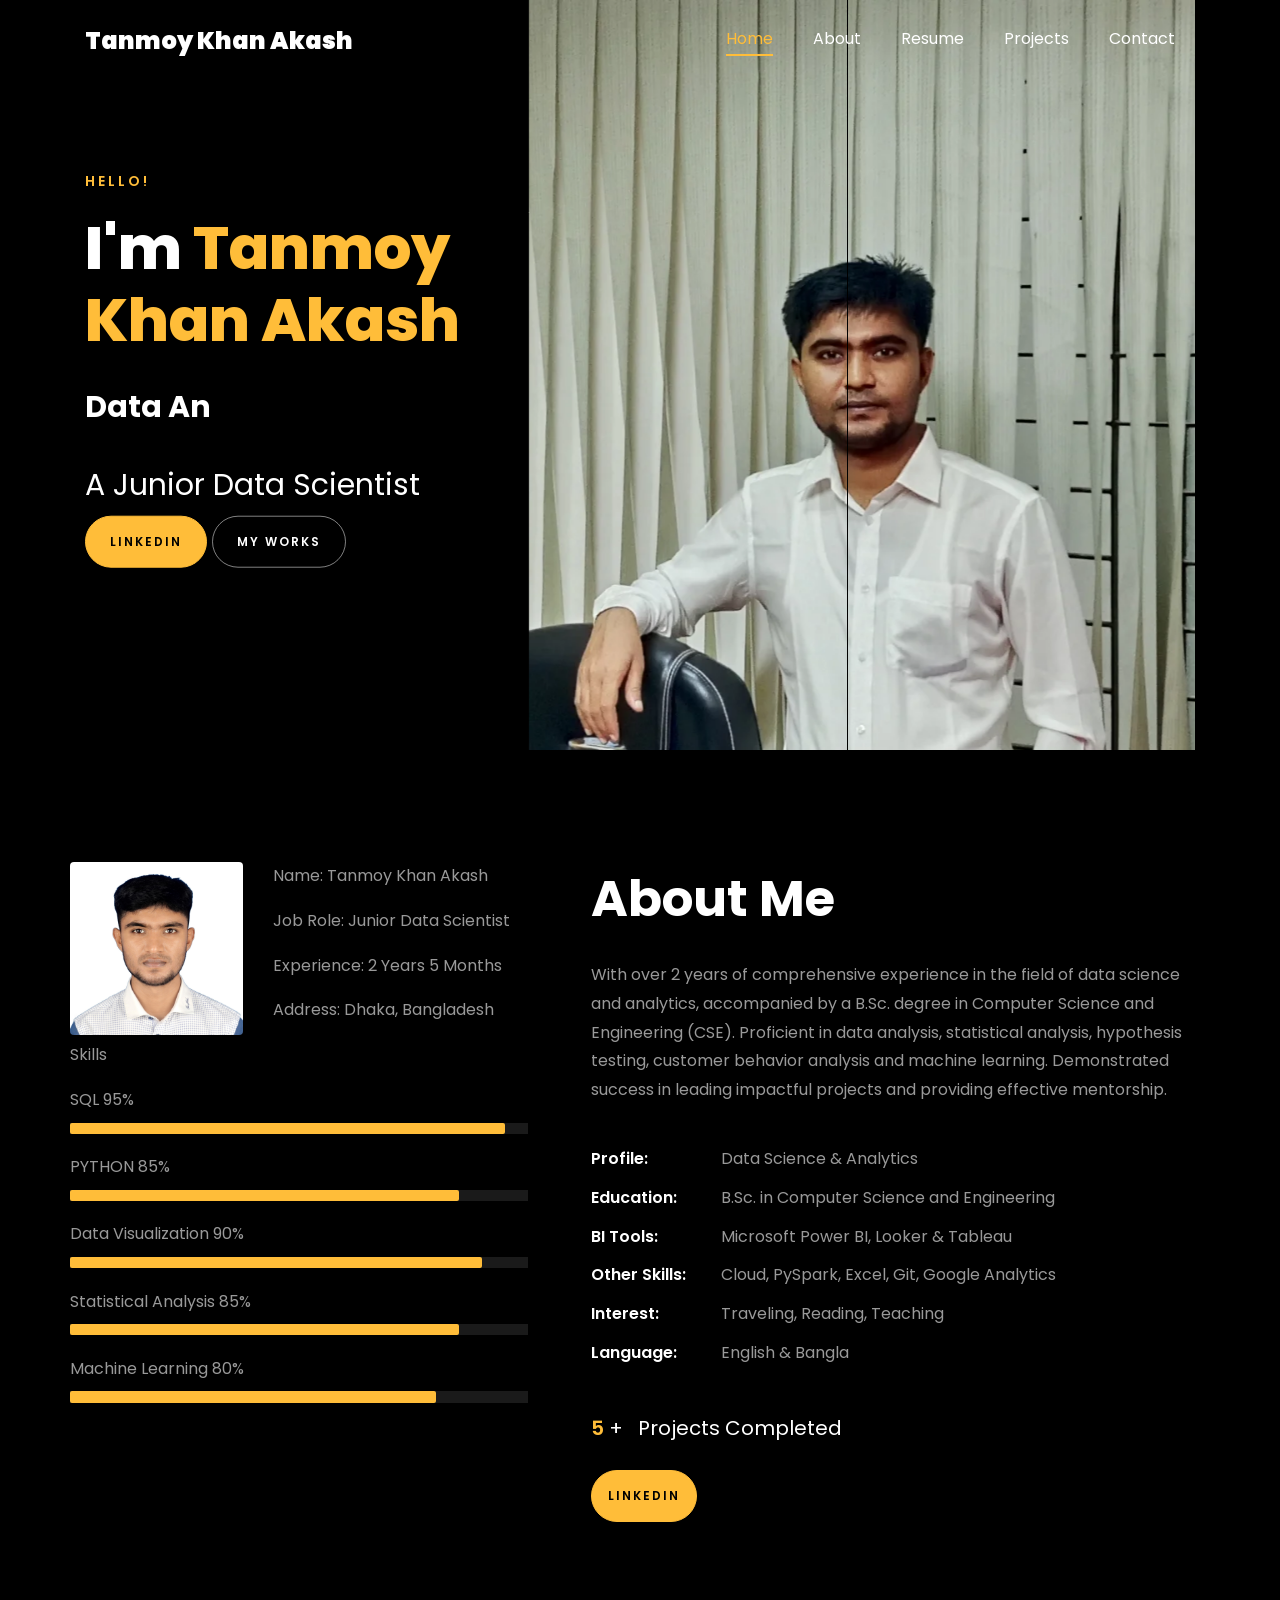
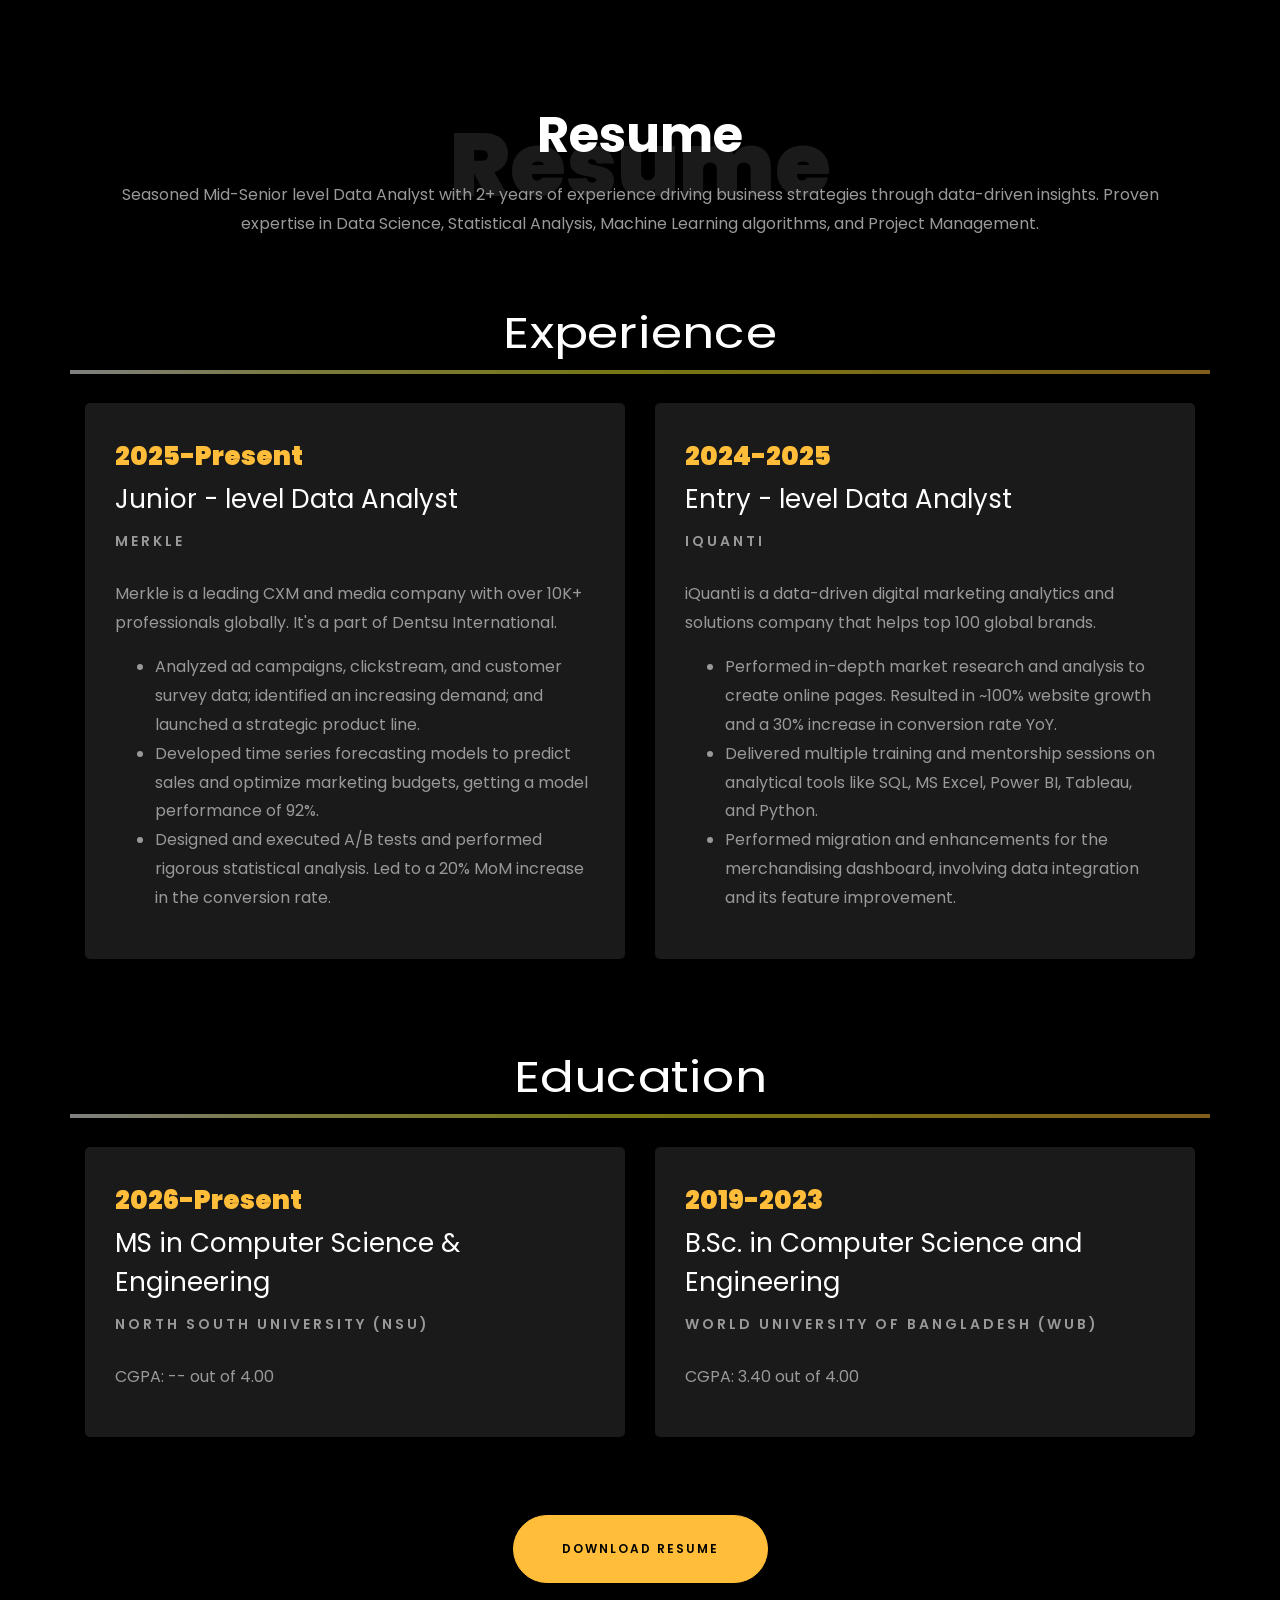
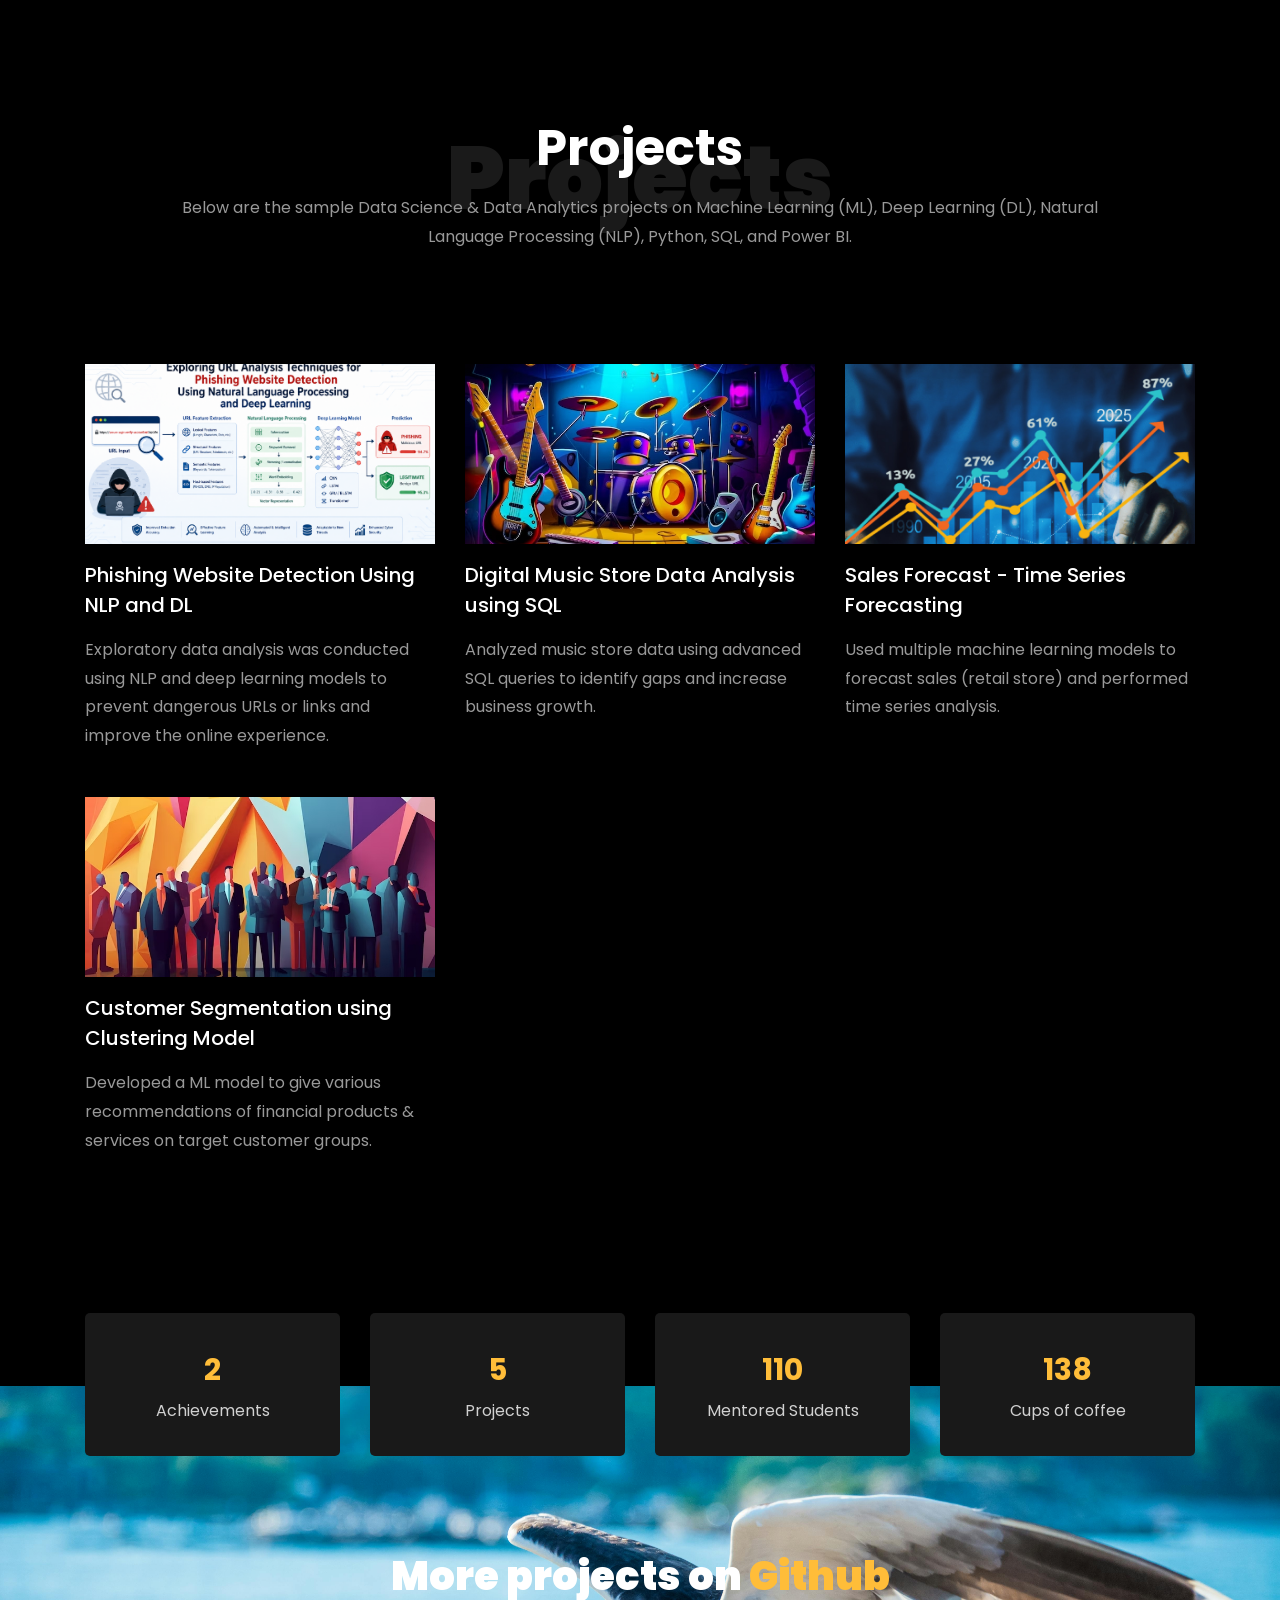
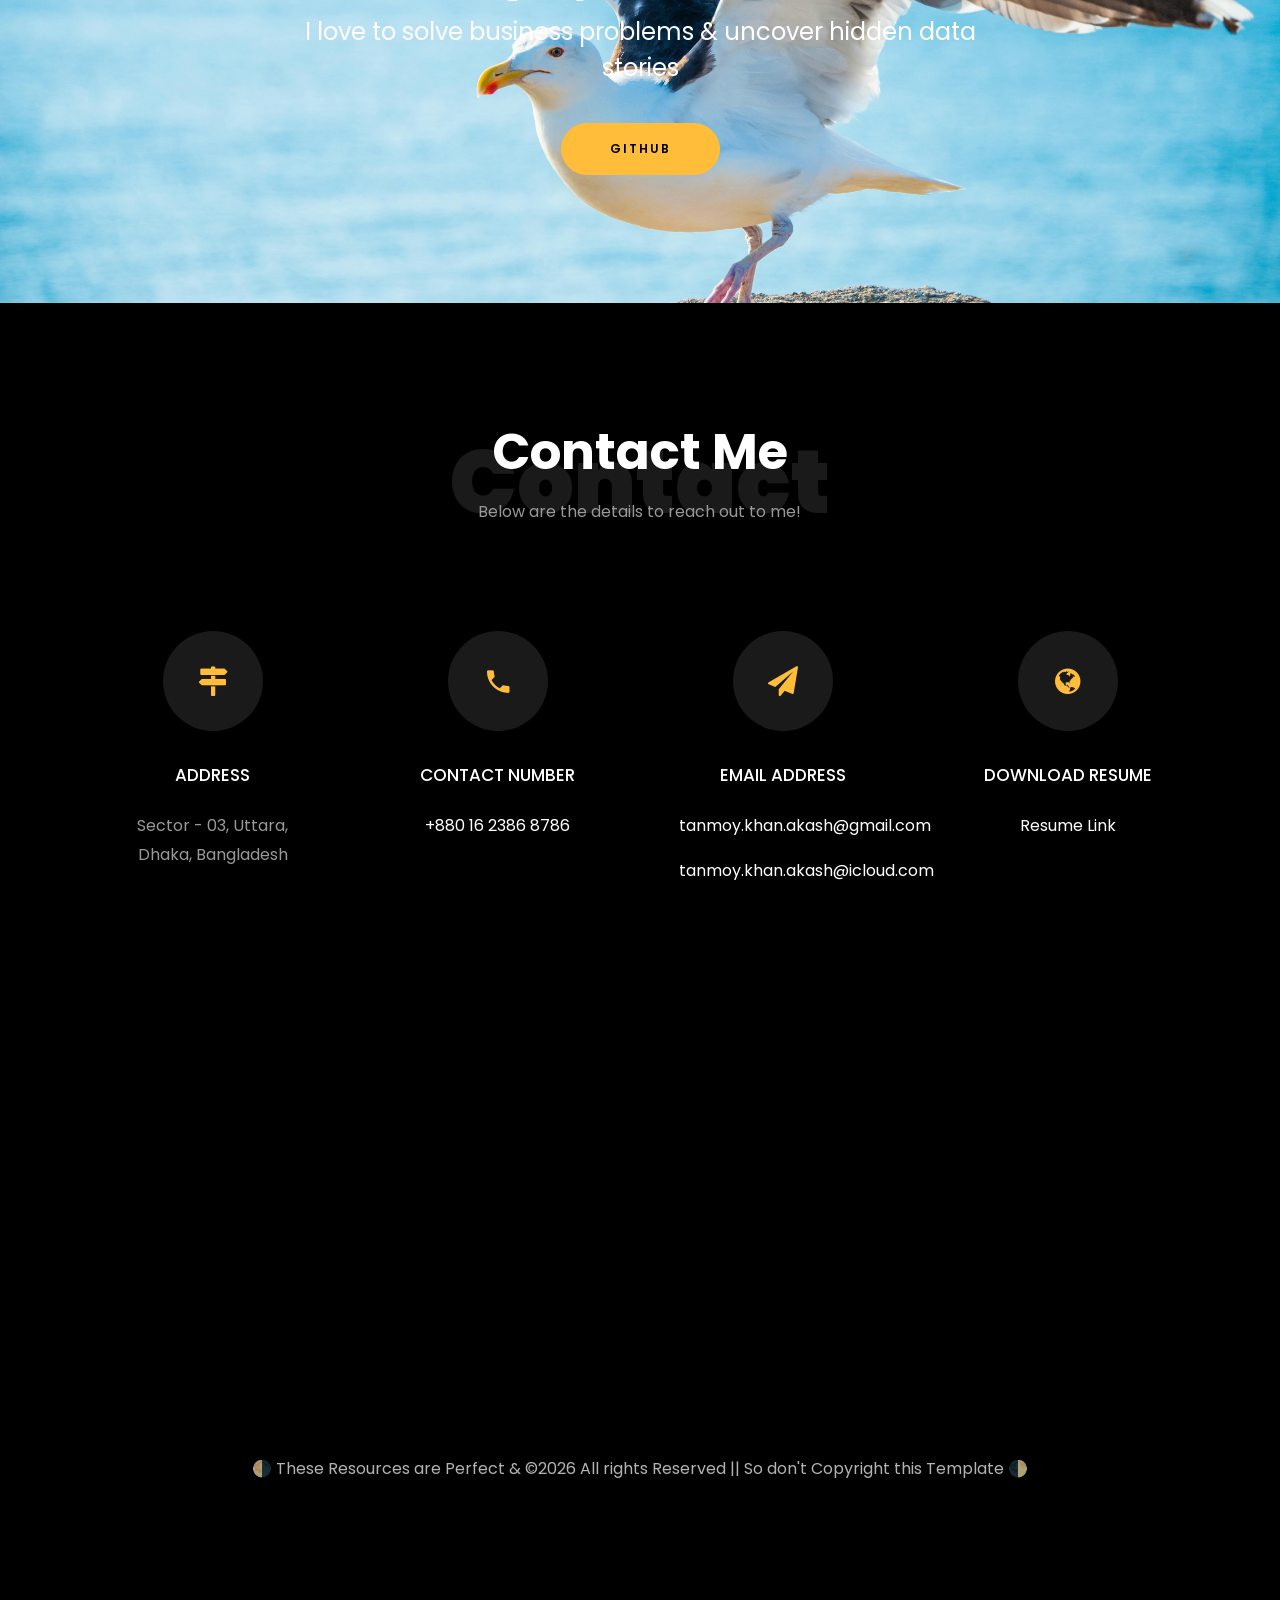
==== index.html @ e54294bd "Add files via upload" ====
<!DOCTYPE html>
<html lang="en">
<head>
	<title>Tanmoy Khan Akash - Portfolio</title>
	<meta charset="utf-8">
	<meta name="viewport" content="width=device-width, initial-scale=1, shrink-to-fit=no">
	
	<link href="https://fonts.googleapis.com/css?family=Poppins:100,200,300,400,500,600,700,800,900" rel="stylesheet">

	<link rel="stylesheet" href="css/open-iconic-bootstrap.min.css">
	<link rel="stylesheet" href="css/animate.css">	

	<link rel="stylesheet" href="css/owl.carousel.min.css">
	<link rel="stylesheet" href="css/owl.theme.default.min.css">
	<link rel="stylesheet" href="css/magnific-popup.css">

	<link rel="stylesheet" href="css/aos.css">

	<link rel="stylesheet" href="css/ionicons.min.css">
		
	<link rel="stylesheet" href="css/flaticon.css">
	<link rel="stylesheet" href="css/icomoon.css">
	<link rel="stylesheet" href="css/style.css">


	<style>
		
		.about-mf .box-shadow-full {
			padding-top: 4rem;
			padding-bottom: 4rem;
		}

		.about-mf .about-img {
			margin-bottom: 2rem;
		}

		.about-mf .about-img img {
			margin-left: 10px;
		}

		.skill-mf .progress {
			/* background-color: #cde1f8; */
			margin: .5rem 0 1.2rem 0;
			border-radius: 0;
			height: .7rem;
		}

		.skill-mf .progress .progress-bar {
			height: .7rem;
			background-color: #ffbd39;
		}

		/* Animation styles */
		#typing-animation {
			position: relative;
			font-size: 30px;
			font-weight: bold;
			color: rgb(255, 255, 255);
			overflow: hidden;
			white-space: nowrap;
			animation: typing 3s steps(20, end) infinite;
		}

		#typing-animation:before {
			content: "";
			/* position: absolute; */
			top: 0;
			left: 0;
			width: 0;
			height: 100%;
			background-color: #ccc;
			animation: typing-cursor 0.5s ease-in-out infinite;
		}

		@keyframes typing {
			from {
			width: 0;
			}
			to {
			width: 100%;
			}
		}

		@keyframes typing-cursor {
			from {
			width: 5px;
			}
			to {
			width: 0;
			}
		}

		/* project image zoom effect */
		.zoom-effect {
			overflow: hidden;
			transition: transform 0.3s ease-out;
		}

		.zoom-effect:hover {
			transform: scale(1.1);
		}

	</style>

</head>





<body data-spy="scroll" data-target=".site-navbar-target" data-offset="300">
	
    <nav class="navbar navbar-expand-lg navbar-dark ftco_navbar ftco-navbar-light site-navbar-target" id="ftco-navbar">
		<div class="container">
			<a class="navbar-brand" href="index.html">Tanmoy Khan Akash</a>
			<button class="navbar-toggler js-fh5co-nav-toggle fh5co-nav-toggle" type="button" data-toggle="collapse" data-target="#ftco-nav" aria-controls="ftco-nav" aria-expanded="false" aria-label="Toggle navigation">
				<span class="oi oi-menu"></span> Menu
			</button>

			<div class="collapse navbar-collapse" id="ftco-nav">
				<ul class="navbar-nav nav ml-auto">
					<li class="nav-item"><a href="#home-section" class="nav-link"><span>Home</span></a></li>
					<li class="nav-item"><a href="#about-section" class="nav-link"><span>About</span></a></li>
					<li class="nav-item"><a href="#resume-section" class="nav-link"><span>Resume</span></a></li>
					<li class="nav-item"><a href="#project-section" class="nav-link"><span>Projects</span></a></li>
					<li class="nav-item"><a href="#contact-section" class="nav-link"><span>Contact</span></a></li>
				</ul>
			</div>
		</div>
	</nav>


	<section id="home-section" class="hero">
		<div class="home-slider  owl-carousel">
			<div class="slider-item ">
				<div class="overlay"></div>
				<div class="container">
					<div class="row d-md-flex no-gutters slider-text align-items-end justify-content-end" data-scrollax-parent="true">
						<div class="one-third js-fullheight order-md-last img" style="background-image:url(images/tka_1.png);">
							<div class="overlay"></div>
						</div>

						<div class="one-forth d-flex  align-items-center ftco-animate" data-scrollax=" properties: { translateY: '70%' }"> 
							<div class="text">
								<span class="subheading">Hello!</span>
								<h1 class="mb-4 mt-3">I'm <span>Tanmoy Khan Akash</span></h1>

								<!-- Element to contain animated typing -->
								<span id="typing-animation"></span>

								<script>
									// Initialize the typing animation
									const typingAnimationElement = document.getElementById('typing-animation');

									// Create an array of typing text
									const typingTexts = [
									'Data Scientist  ',
									'Data Analyst ',
									'Data Engineer  ',
									];

									// Create a function to display the typing animation for a given text
									function playTypingAnimation(text) {
										// Loop through each character and add it to the element
										for (let i = 0; i < text.length; i++) {
											setTimeout(() => {
											typingAnimationElement.textContent += text[i];
											}, i * 200); // Increase the delay to slow down the typing animation
										}

										// Once the animation is complete, reset the text and start over
										setTimeout(() => {
											typingAnimationElement.textContent = '';
											playTypingAnimation(typingTexts[(typingTexts.indexOf(text) + 1) % typingTexts.length]);
										}, text.length * 200);
									}

									// Start the typing animation loop
									playTypingAnimation(typingTexts[0]);
								</script>

								<br>
								<br>
								<h2>A Junior Data Scientist</h2>
								<!-- <h2 class="d-flex" style="margin-bottom: 0">With over 5 years of experience</h2> -->
								<!-- <br> -->
								<p><a href="https://www.linkedin.com/in/tanmoy-khan-akash" class="btn btn-primary py-3 px-4">LinkedIn</a> 
								<a href="https://github.com/tanmoy-khan-akash" class="btn btn-white btn-outline-white py-3 px-4">My works</a></p>
							</div>
						</div>
					</div>
				</div>
			</div>
		</div>
    </section>



    <section class="ftco-about img ftco-section ftco-no-pb" id="about-section">	
		<div class="container">
			<div class="row">
				<div class="row d-flex align-items-stretch">
					<!-- <div class="row d-flex"> -->
					<div class="col-md-6 col-lg-5 d-flex">
						<div class="img-about img d-flex align-items-stretch">
							<div class="overlay">
								<div class="row">
									<div class="col-sm-6 col-md-5">
										<div class="about-img">
											<img src="images/tka_0.jpg" class="img-fluid rounded b-shadow-a" alt="">
										</div>
									</div>
									<!-- Details next to profile image -->
									<div class="col-sm-6 col-md-7">
										<div class="about-info">
											<p><span class="title-s">Name: </span> <span>Tanmoy Khan Akash</span></p>
											<p><span class="title-s">Job Role: </span> <span>Junior Data Scientist</span></p>
											<p><span class="title-s">Experience: </span> <span>2 Years 5 Months</span></p>
											<p><span class="title-s">Address: </span> <span>Dhaka, Bangladesh</span></p>
										</div>
									</div>
								</div>

								<div class="skill-mf">
									<p class="title-s">Skills</p>
									<span>SQL</span> <span class="pull-right">95%</span>
									<div class="progress">
										<div class="progress-bar" role="progressbar" style="width: 95%;" aria-valuenow="95" aria-valuemin="0"
											aria-valuemax="100"></div>
									</div>

									<span>PYTHON</span> <span class="pull-right">85%</span>
									<div class="progress">
										<div class="progress-bar" role="progressbar" style="width: 85%" aria-valuenow="85" aria-valuemin="0"
											aria-valuemax="100"></div>
									</div>

									<span>Data Visualization</span> <span class="pull-right">90%</span>
									<div class="progress">
										<div class="progress-bar" role="progressbar" style="width: 90%" aria-valuenow="90" aria-valuemin="0"
											aria-valuemax="100"></div>
									</div>

									<span>Statistical Analysis</span> <span class="pull-right">85%</span>
									<div class="progress">
										<div class="progress-bar" role="progressbar" style="width: 85%" aria-valuenow="85" aria-valuemin="0"
											aria-valuemax="100"></div>
									</div>

									<span>Machine Learning</span> <span class="pull-right">80%</span>
									<div class="progress">
										<div class="progress-bar" role="progressbar" style="width: 80%" aria-valuenow="80" aria-valuemin="0"
											aria-valuemax="100"></div>
									</div>
								</div>
							</div>
						</div>
					</div>

					<div class="col-md-6 col-lg-7 pl-lg-5 pb-5">
						<div class="row justify-content-start pb-3">
							<div class="col-md-12 heading-section ftco-animate">
								
								<!--<h1 class="big">About</h1>-->
								<h2 class="mb-4">About Me</h2>

								<p>With over 2 years of comprehensive experience in the field of data science and analytics, accompanied by a B.Sc. degree in Computer Science and Engineering (CSE). 
									Proficient in data analysis, statistical analysis, hypothesis testing, customer behavior analysis and machine learning. 
									Demonstrated success in leading impactful projects and providing effective mentorship.</p>
								<ul class="about-info mt-4 px-md-0 px-2">
									<li class="d-flex"><span>Profile:</span> <span>Data Science &amp; Analytics</span></li>
									<li class="d-flex"><span>Education:</span> <span>B.Sc. in Computer Science and Engineering</span></li>
									<li class="d-flex"><span>BI Tools:</span> <span>Microsoft Power BI, Looker &amp; Tableau</span></li>
									<li class="d-flex"><span>Other Skills:</span> <span>Cloud, PySpark, Excel, Git, Google Analytics</span></li>
									<li class="d-flex"><span>Interest:</span> <span>Traveling, Reading, Teaching</span></li>
									<li class="d-flex"><span>Language:</span> <span>English & Bangla</span></li>
									
								</ul>
							</div>
						</div>

						<div class="counter-wrap ftco-animate d-flex mt-md-3">
							<div class="text">
								<p class="mb-4">
									<span class="number" data-number="10">0</span> <span>+</span>
									<span>&nbsp; Projects Completed</span>
								</p>
								<p><a href="https://www.linkedin.com/in/tanmoy-khan-akash" class="btn btn-primary py-3 px-3">LinkedIn</a></p>
							</div>
						</div>
					</div>
				</div>
			</div>
		</div>
    </section>



    <section class="ftco-section ftco-no-pb" id="resume-section">
		<div class="container">
			<div class="row justify-content-center pb-5">
				<div class="col-md-12 heading-section text-center ftco-animate">
					<h1 class="big big-2">Resume</h1>
					<h2 class="mb-2">Resume</h2>
					<p>Seasoned Mid-Senior level Data Analyst with 2+ years of experience driving business strategies through data-driven insights. 
						Proven expertise in Data Science, Statistical Analysis, Machine Learning algorithms, and Project Management.</p>
				</div>
			</div>

			<div class="row">
				<h1 class="big-4">Experience</h1>
				<div class="underline"></div>
			</div>
			<br>

			<div class="row">
				<div class="col-md-6">
					<div class="resume-wrap ftco-animate">
						<span class="date">2025-Present</span>
						<h2>Junior - level Data Analyst</h2>
						<span class="position">Merkle</span>
						<p class="mt-4">Merkle is a leading CXM and media company with over 10K+ professionals globally. It's a part of Dentsu International.
							<ul>
								<li>Analyzed ad campaigns, clickstream, and customer survey data; identified an increasing demand; and launched a strategic product line.</li>
								<li>Developed time series forecasting models to predict sales and optimize marketing budgets, getting a model performance of 92%.</li>
								<li>Designed and executed A/B tests and performed rigorous statistical analysis. Led to a 20% MoM increase in the conversion rate.</li>
							</ul>
						</p>
					</div>
				</div>

				<div class="col-md-6">
					<div class="resume-wrap ftco-animate">
						<span class="date">2024-2025</span>
						<h2>Entry - level Data Analyst</h2>
						<span class="position">iQuanti</span>
						<p class="mt-4">iQuanti is a data-driven digital marketing analytics and solutions company that helps top 100 global brands. 
							<ul>
								<li>Performed in-depth market research and analysis to create online pages. Resulted in ~100% website growth and a 30% increase in conversion rate YoY.</li>
								<li>Delivered multiple training and mentorship sessions on analytical tools like SQL, MS Excel, Power BI, Tableau, and Python.</li>
								<li>Performed migration and enhancements for the merchandising dashboard, involving data integration and its feature improvement.</li>
							</ul>
						</p>
					</div>
				</div>
			</div>

			<br>
			<br>
			<div class="row">
				<h1 class="big-4">Education</h1>
				<div class="underline"></div>
			</div>
			<br>

			<div class="row">
				<div class="col-md-6">
					<div class="resume-wrap ftco-animate">
						<span class="date">2026-Present</span>
						<h2>MS in Computer Science & Engineering</h2>
						<span class="position">North South University (NSU)</span>
						<p class="mt-4">CGPA: -- out of 4.00</p>
					</div>
				</div>
				
				<div class="col-md-6">
					<div class="resume-wrap ftco-animate">
						<span class="date">2019-2023</span>
						<h2>B.Sc. in Computer Science and Engineering</h2>
						<span class="position">World University of Bangladesh (WUB)</span>
						<p class="mt-4">CGPA: 3.40 out of 4.00</p>
					</div>
				</div>
			</div>

			<div class="row justify-content-center mt-5">
				<div class="col-md-6 text-center ftco-animate">
					<p><a href="https://github.com/tanmoy-khan-akash/Tanmoy-Khan-Akash-Resume/blob/main/Tanmoy%20Khan%20Akash%20-%20(Resume).pages.pdf" class="btn btn-primary py-4 px-5">Download Resume</a></p>
				</div>
			</div>
		</div>
    </section>



    <section class="ftco-section" id="project-section">
		<div class="container">
			<div class="row justify-content-center mb-5 pb-5">
				<div class="col-md-10 heading-section text-center ftco-animate">
					<h1 class="big big-2">Projects</h1>
					<h2 class="mb-2">Projects</h2>
					<p>Below are the sample Data Science & Data Analytics projects on Machine Learning (ML), Deep Learning (DL), Natural Language Processing (NLP), Python, SQL, and Power BI.</p>
				</div>
			</div>

			<div class="row d-flex">
				<div class="col-md-4 d-flex ftco-animate">
					<div class="blog-entry justify-content-end">
						<a href="https://github.com/tanmoy-khan-akash/Phishing_Website_Detection_Using_NLP_and_DL" class="block-20 zoom-effect" style="background-image: url('images/phishing.png');">
						</a>
						<div class="text mt-3 float-right d-block">
							<h3 class="heading"><a href="https://github.com/tanmoy-khan-akash/Phishing_Website_Detection_Using_NLP_and_DL">Phishing Website Detection Using NLP and DL</a></h3>
							<p>Exploratory data analysis was conducted using NLP and deep learning models to prevent dangerous URLs or links and improve the online experience.</p>
						</div>
					</div>
				</div>

				<div class="col-md-4 d-flex ftco-animate">
					<div class="blog-entry justify-content-end">
						<a href="https://github.com/tanmoy-khan-akash/Music_Store_Analysis_with_SQL" class="block-20 zoom-effect" style="background-image: url('images/proj_1.jpg');">
						</a>
						<div class="text mt-3 float-right d-block">
							<h3 class="heading"><a href="https://github.com/tanmoy-khan-akash/Music_Store_Analysis_with_SQL">Digital Music Store Data Analysis using SQL</a></h3>
							<p>Analyzed music store data using advanced SQL queries to identify gaps and increase business growth.</p>
						</div>
					</div>
				</div>

				<!-- added justify-content-center to center align the last two projects -->
				<div class="col-md-4 d-flex ftco-animate">
					<div class="blog-entry justify-content-end">
						<a href="https://github.com/tanmoy-khan-akash/Sales_Forecasting" class="block-20 zoom-effect" style="background-image: url('images/proj_4.jpg');">
						</a>
						<div class="text mt-3 float-right d-block">
							<h3 class="heading"><a href="https://github.com/tanmoy-khan-akash/Sales_Forecasting">Sales Forecast - Time Series Forecasting</a></h3>
							<p>Used multiple machine learning models to forecast sales (retail store) and performed time series analysis.</p>
						</div>
					</div>
				</div>

				<div class="col-md-4 d-flex ftco-animate">
					<div class="blog-entry justify-content-end">
						<a href="https://github.com/tanmoy-khan-akash/Customer_Segmentation_for_SBI_Credit_Card_Holders" class="block-20 zoom-effect" style="background-image: url('images/proj_5.jpg');">
						</a>
						<div class="text mt-3 float-right d-block">
							<h3 class="heading"><a href="https://github.com/tanmoy-khan-akash/Customer_Segmentation_for_SBI_Credit_Card_Holders">Customer Segmentation using Clustering Model</a></h3>
							<p>Developed a ML model to give various recommendations of financial products &amp; services on target customer groups.</p>
						</div>
					</div>
				</div>
			</div>
		</div>
    </section>



	<section class="ftco-section ftco-no-pt ftco-no-pb ftco-counter img" id="section-counter">
		<div class="container">
			<div class="row d-md-flex align-items-center">
				<div class="col-md d-flex justify-content-center counter-wrap ftco-animate">
					<div class="block-18">
						<div class="text">
							<strong class="number" data-number="05">0</strong>
							<span>Achievements</span>
						</div>
					</div>
				</div>

				<div class="col-md d-flex justify-content-center counter-wrap ftco-animate">
					<div class="block-18">
						<div class="text">
							<strong class="number" data-number="10">0</strong>
							<span>Projects</span>
						</div>
					</div>
				</div>

				<div class="col-md d-flex justify-content-center counter-wrap ftco-animate">
					<div class="block-18">
						<div class="text">
							<strong class="number" data-number="200">0</strong>
							<span>Mentored Students</span>
						</div>
					</div>
				</div>

				<div class="col-md d-flex justify-content-center counter-wrap ftco-animate">
					<div class="block-18">
						<div class="text">
							<strong class="number" data-number="250">0</strong>
							<span>Cups of coffee</span>
						</div>
					</div>
				</div>
			</div>
		</div>

		<div class="ftco-section ftco-hireme img margin-top" style="background-image: url(images/bird_01.jpg)">
			<!-- <div class="container"> -->
			<div class="row justify-content-center">
				<div class="col-md-7 ftco-animate text-center">
					<h2>More projects on<span> Github  </span> </h2>
					<div class="heading"> <h4> I love to solve business problems &amp; uncover hidden data stories </h4>
						<br>
						<p><a href="https://github.com/tanmoy-khan-akash" class="btn btn-primary py-3 px-5">GitHub</a></p>
					</div>
				</div>
			</div>
			<!-- </div> -->
		</div>
	</section>



    <section class="ftco-section contact-section ftco-no-pb" id="contact-section">
		<div class="container">
			<div class="row justify-content-center mb-5 pb-3">
				<div class="col-md-7 heading-section text-center ftco-animate">
					<h1 class="big big-2">Contact</h1>
					<h2 class="mb-2">Contact Me</h2>
					<p>Below are the details to reach out to me!</p>
				</div>
			</div>

			<div class="row d-flex contact-info mb-5">
				<div class="col-md-6 col-lg-3 d-flex ftco-animate">
					<div class="align-self-stretch box p-4 text-center">
						<div class="icon d-flex align-items-center justify-content-center">
							<span class="icon-map-signs"></span>
						</div>
						<h3 class="mb-4">Address</h3>
						<p>Sector - 03, Uttara, Dhaka, Bangladesh</p>
					</div>
				</div>

				<div class="col-md-6 col-lg-3 d-flex ftco-animate">
					<div class="align-self-stretch box p-4 text-center">
						<div class="icon d-flex align-items-center justify-content-center">
							<span class="icon-phone2"></span>
						</div>
						<h3 class="mb-4">Contact Number</h3>
						<p><a href="tel://0101010101">+880 16 2386 8786</a></p>
					</div>
				</div>

				<div class="col-md-6 col-lg-3 d-flex ftco-animate">
					<div class="align-self-stretch box p-4 text-center">
						<div class="icon d-flex align-items-center justify-content-center">
							<span class="icon-paper-plane"></span>
						</div>
						<h3 class="mb-4">Email Address</h3>
						<p><a href="mailto:info@yoursite.com">tanmoy.khan.akash@gmail.com</a></p>
						<p><a href="mailto:info@yoursite.com">tanmoy.khan.akash@icloud.com</a></p>
					</div>
				</div>

				<div class="col-md-6 col-lg-3 d-flex ftco-animate">
					<div class="align-self-stretch box p-4 text-center">
						<div class="icon d-flex align-items-center justify-content-center">
							<span class="icon-globe"></span>
						</div>
						<h3 class="mb-4">Download Resume</h3>
						<p><a href="https://github.com/tanmoy-khan-akash/Tanmoy-Khan-Akash-Resume/blob/main/Tanmoy%20Khan%20Akash%20-%20(Resume).pages.pdf">Resume Link </a></p>
					</div>
				</div>

				<div class="container">
					<br>
					<br>
					<div class="row justify-content-center">
						<div class="col-md-12 ftco-animate text-center">

							<div class="underline"></div>
							<br>
							<br>
							<h2>Have a<span> Question?  </span> </h2>
							<br>
							</h2><a href="https://forms.gle/5NhtCit6z9UyPxG68" class="btn btn-primary py-3 px-5">Click Here</a> </h2>
							<br>
						</div>
					</div>
					<br>
					<br>

					<ul class="ftco-footer-social list-unstyled d-flex justify-content-center align-items-center mb-0">
						<li class="ftco-animate normal-txt">Find me on </li>
						<li class="ftco-animate"><a href="https://www.linkedin.com/in/tanmoy-khan-akash"><span class="icon-linkedin"></span></a></li> 
						<li class="ftco-animate"><a href="https://www.instagram.com/tanmoy_khan_akash"><span class="icon-instagram"></span></a></li> 
						<li class="ftco-animate"><a href="https://www.facebook.com/tanmoy.khan.akash"><span class="icon-facebook"></span></a></li>
						<li class="ftco-animate"><a href="https://x.com/tanmoy_khan_10"><span class="icon-twitter"></span></a></li>
						<li class="ftco-animate"><a href="https://wa.me/+880 16 2386 8786"><span class="icon-whatsapp"></span></a></li>
						<li class="ftco-animate"><a href="https://t.me/tanmoy_khan_akash"><span class="icon-telegram"></span></a></li>
					</ul>
				</div>
			</div>
		</div>
	</section>	



<footer class="ftco-footer ftco-section">
		<div class="container">
			<div class="row">
				<div class="col-md-12 text-center">
					<p>🌗 These Resources are Perfect & ©2026 All rights Reserved || So don't Copyright this Template 🌓</p>
				</div>
			</div>
		</div>
	</footer>

	<!-- loader -->
	<div id="ftco-loader" class="show fullscreen"><svg class="circular" width="48px" height="48px"><circle class="path-bg" cx="24" cy="24" r="22" fill="none" stroke-width="4" stroke="#eeeeee"/><circle class="path" cx="24" cy="24" r="22" fill="none" stroke-width="4" stroke-miterlimit="10" stroke="#F96D00"/></svg></div>


	<script src="js/jquery.min.js"></script>
	<script src="js/jquery-migrate-3.0.1.min.js"></script>
	<script src="js/popper.min.js"></script>
	<script src="js/bootstrap.min.js"></script>
	<script src="js/jquery.easing.1.3.js"></script>
	<script src="js/jquery.waypoints.min.js"></script>
	<script src="js/jquery.stellar.min.js"></script>
	<script src="js/owl.carousel.min.js"></script>
	<script src="js/jquery.magnific-popup.min.js"></script>
	<script src="js/aos.js"></script>
	<script src="js/jquery.animateNumber.min.js"></script>
	<script src="js/scrollax.min.js"></script>
	<script src="js/main.js"></script>

</body>
</html>
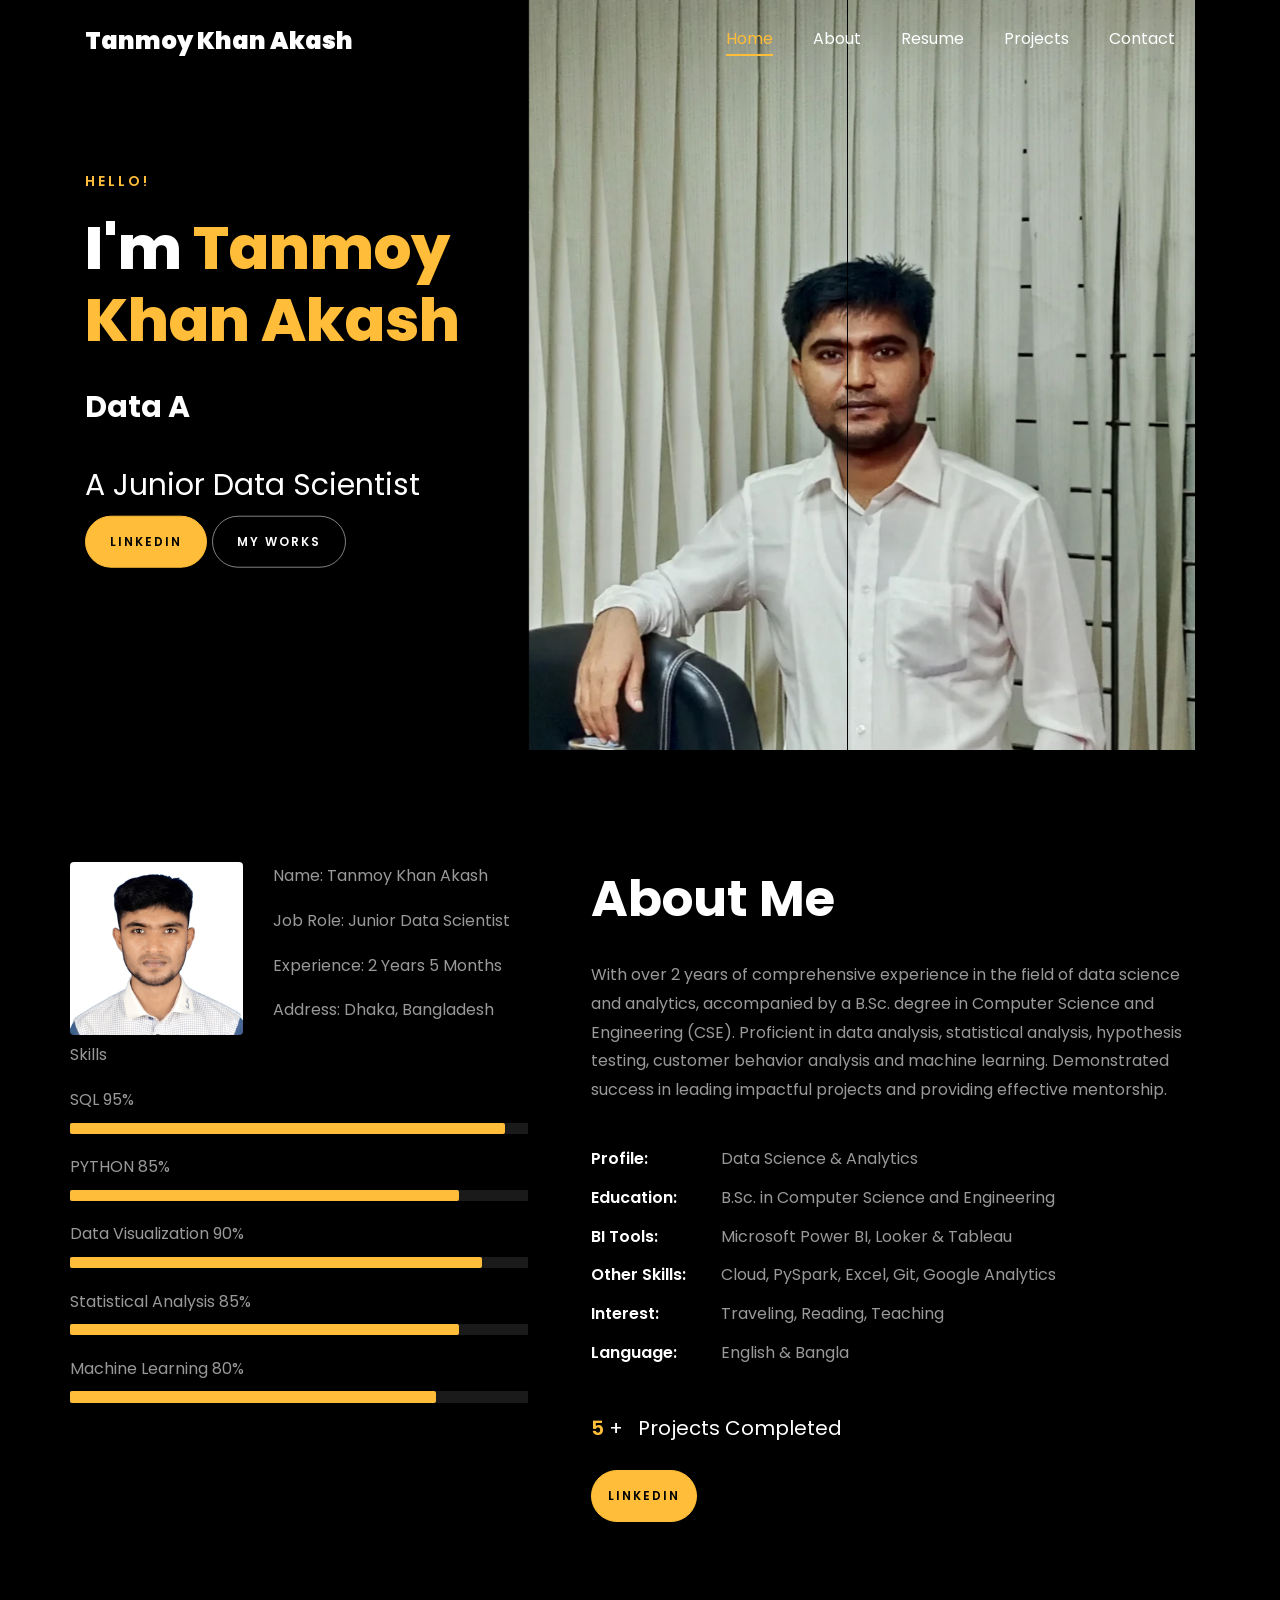
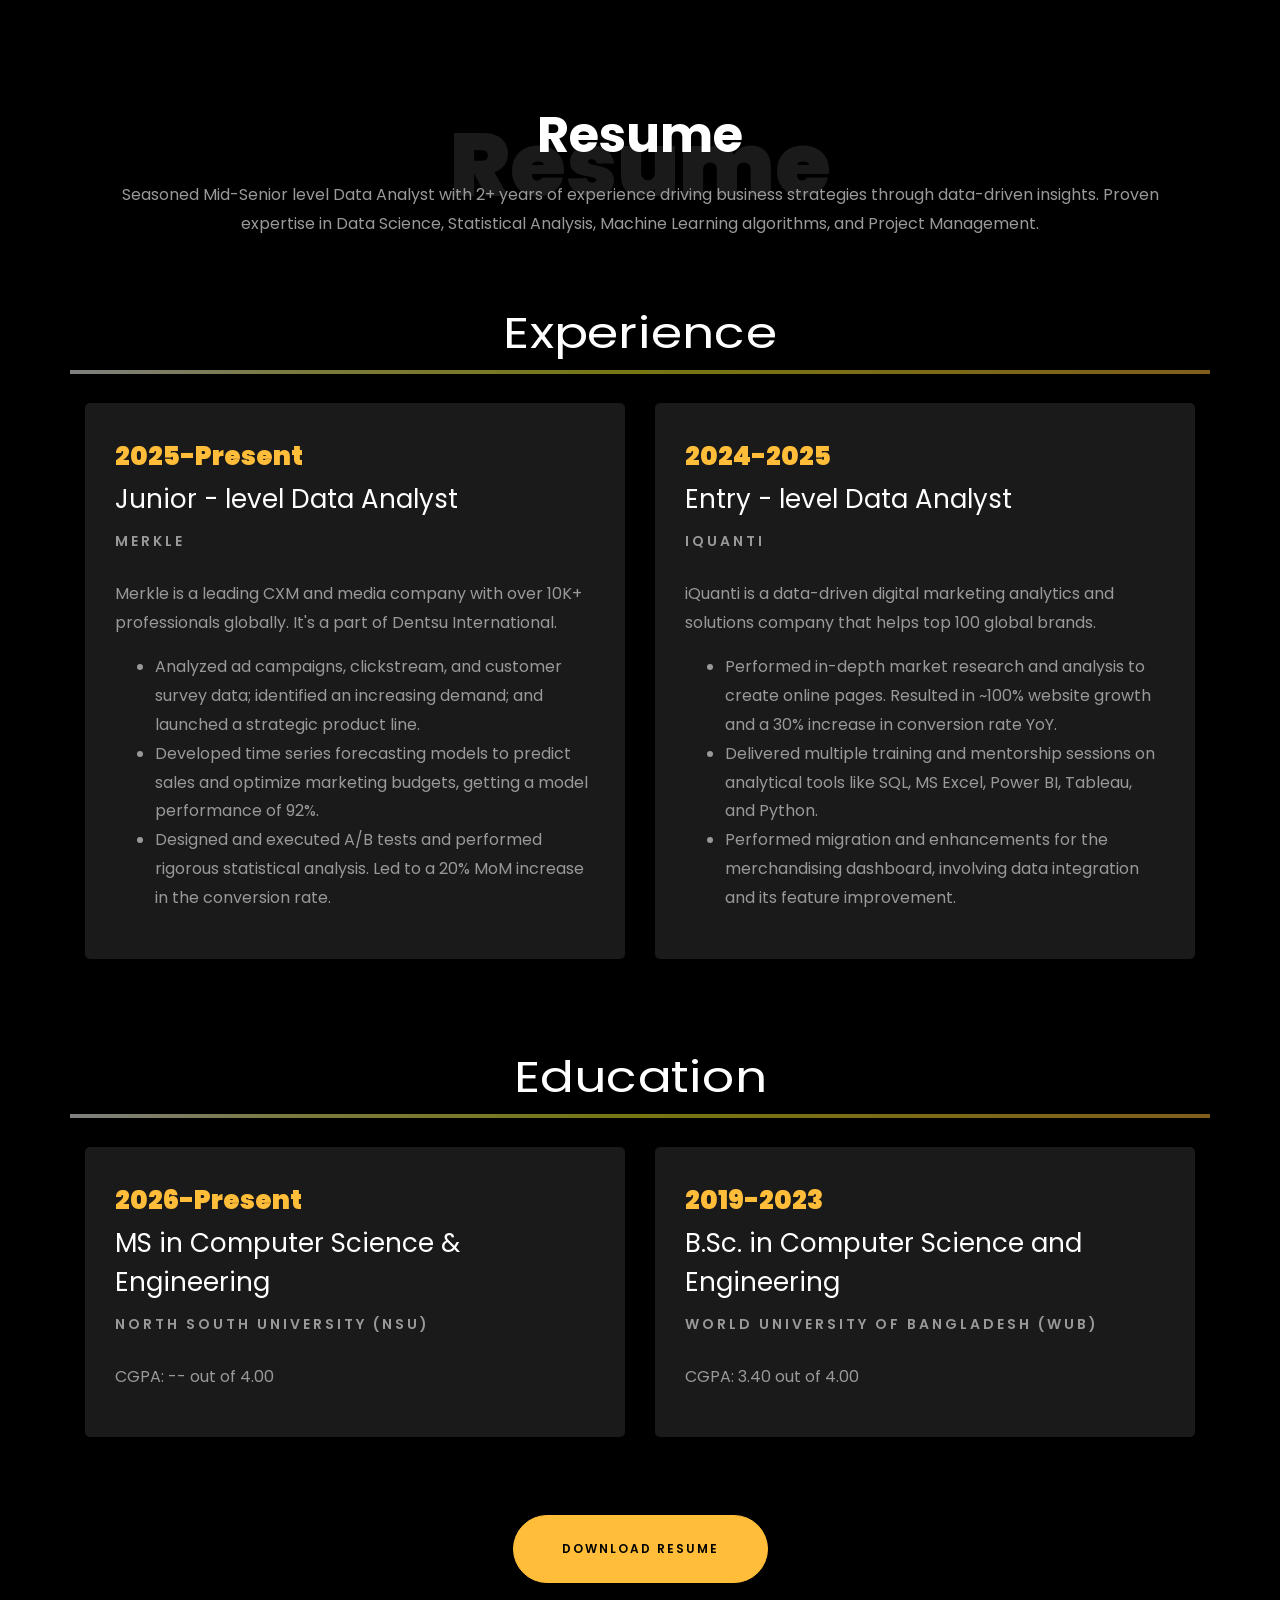
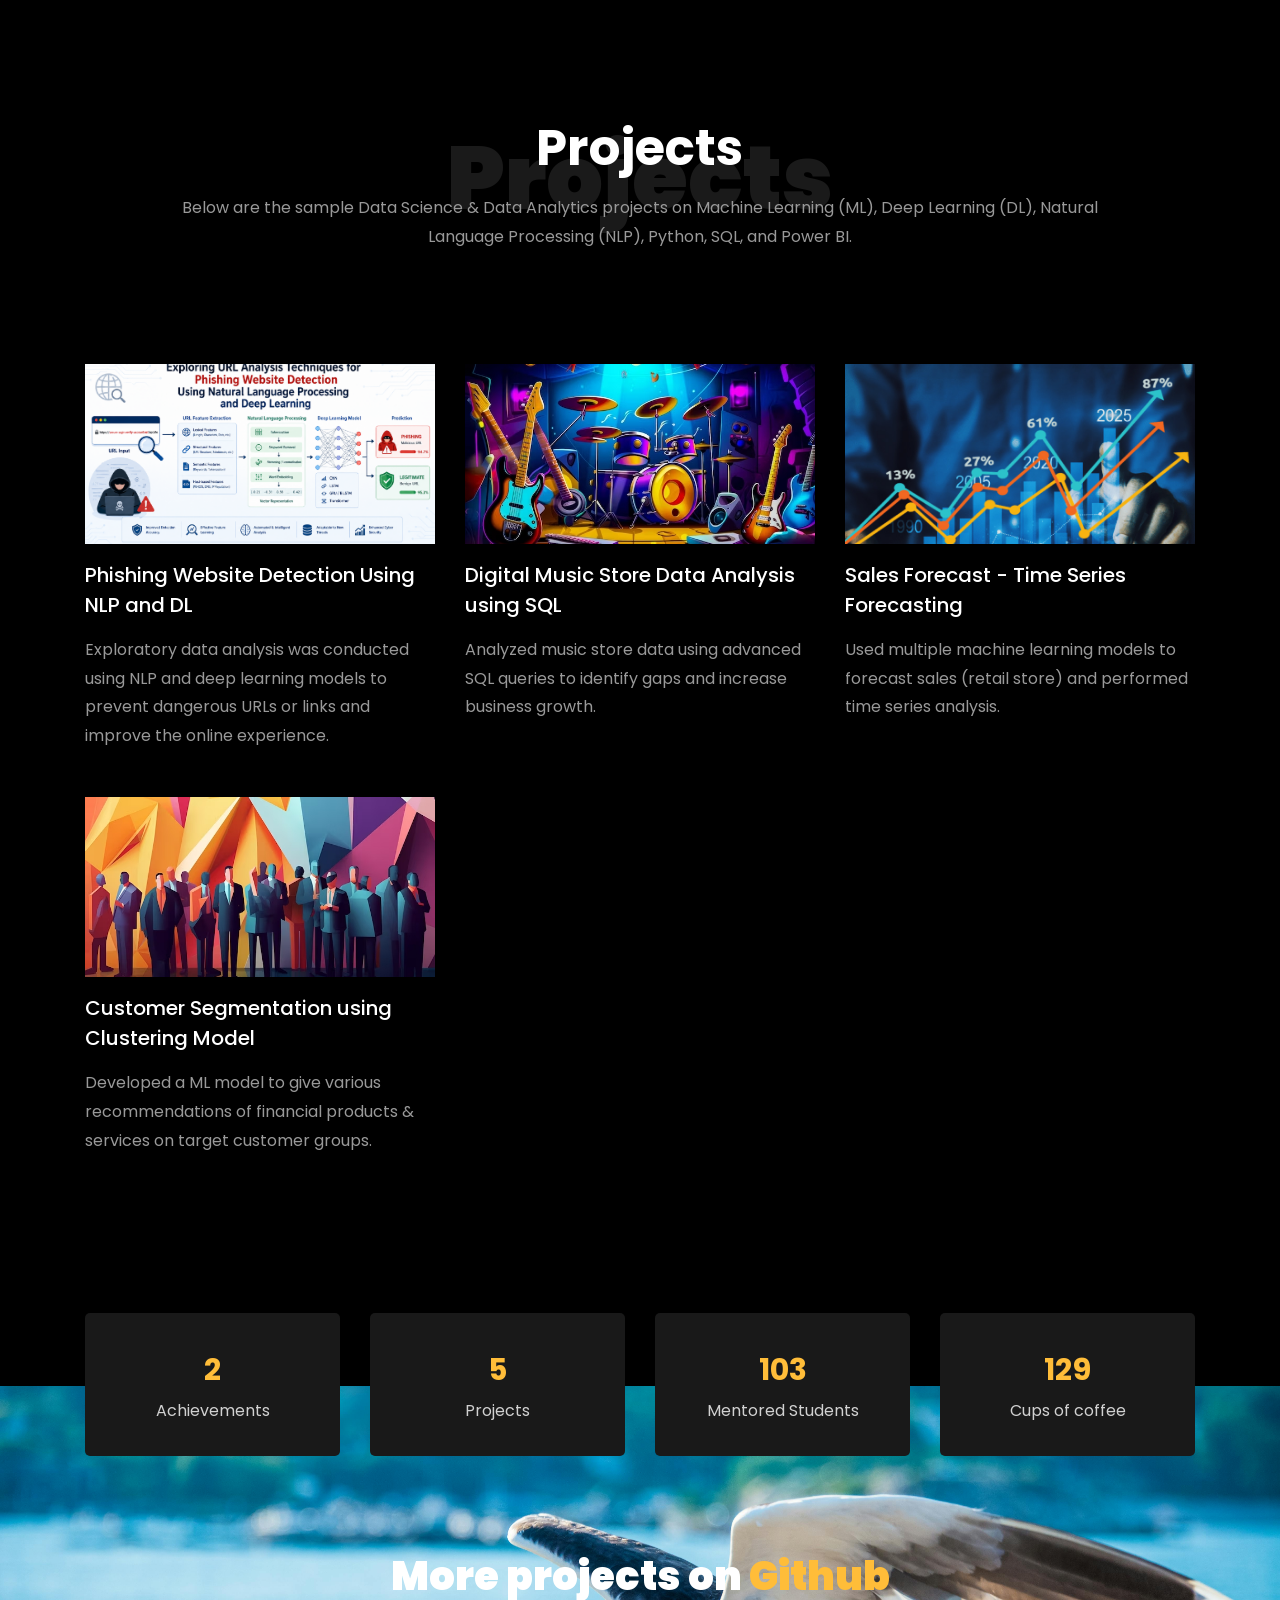
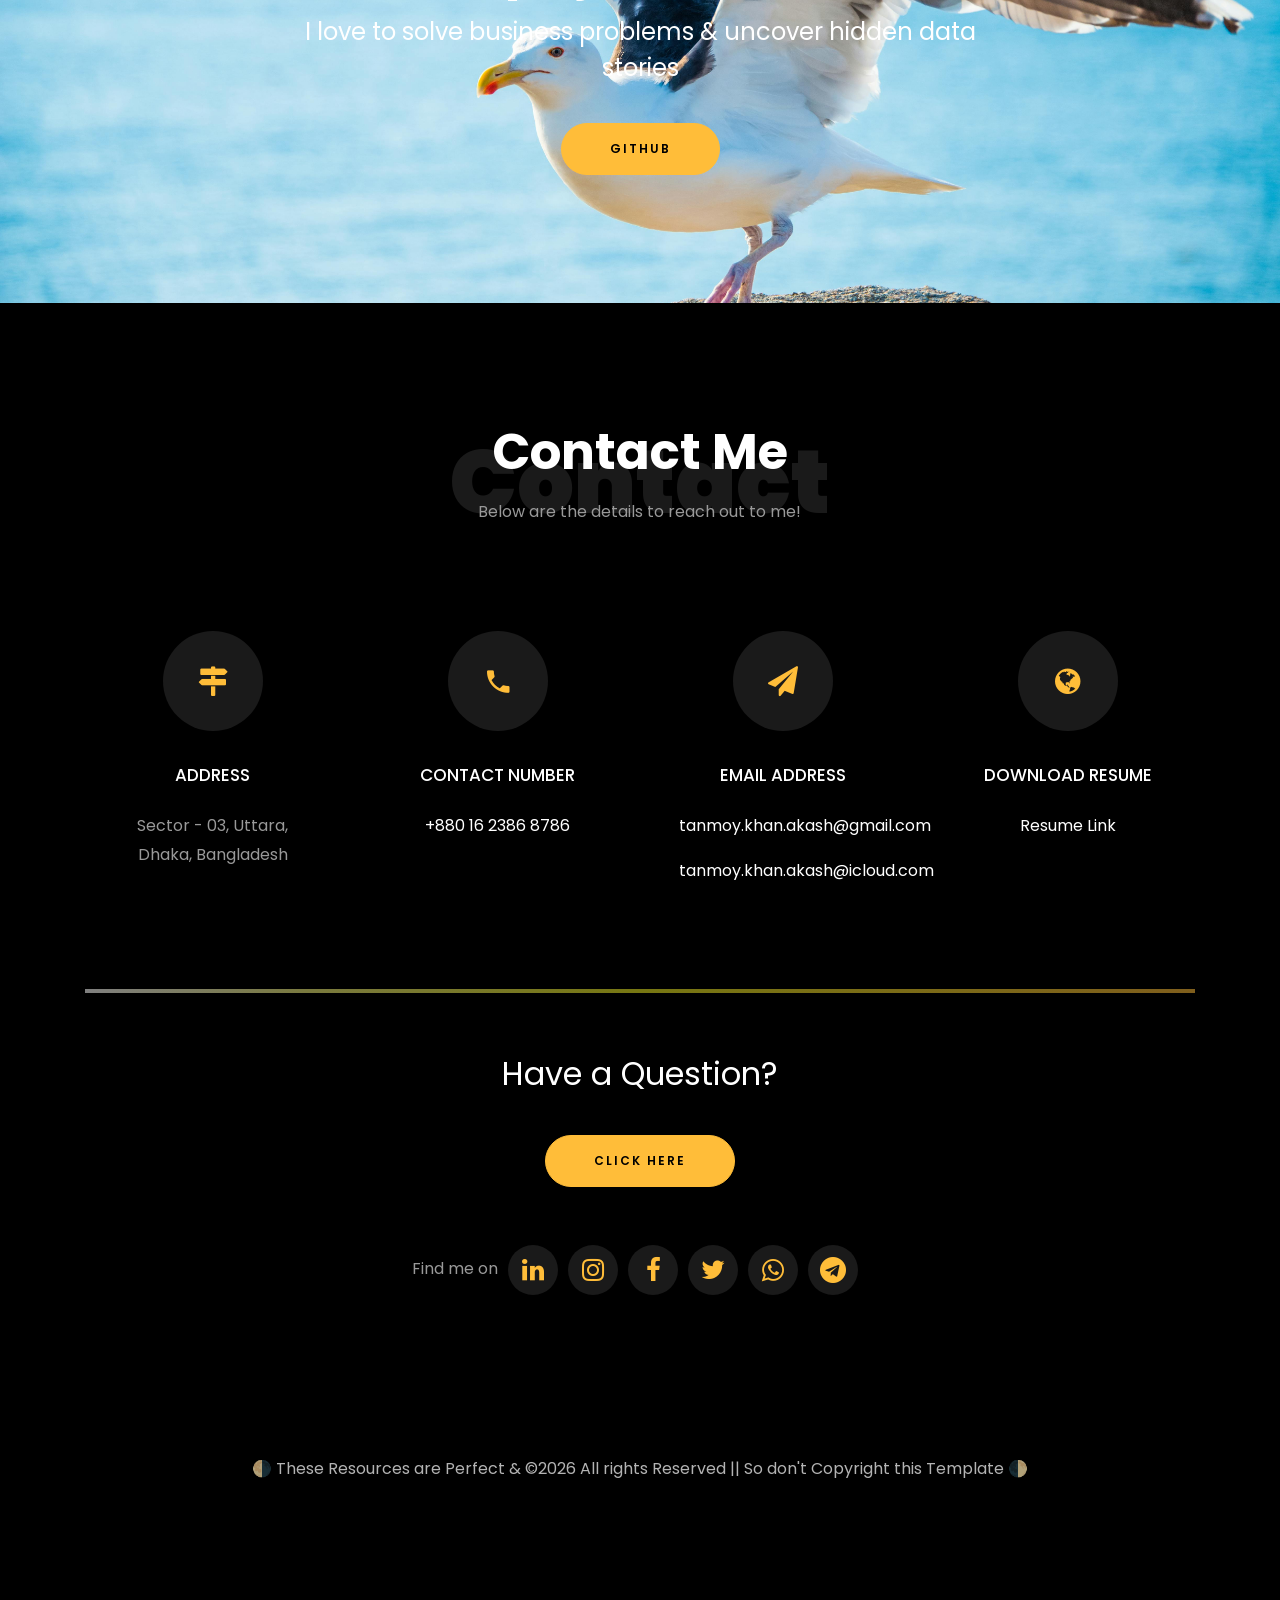
==== commit 40c7d03f: "Add files via upload" ====
--- a/index.html
+++ b/index.html
@@ -4,7 +4,7 @@
 	<title>Tanmoy Khan Akash - Portfolio</title>
 	<meta charset="utf-8">
 	<meta name="viewport" content="width=device-width, initial-scale=1, shrink-to-fit=no">
-	
+
 	<link href="https://fonts.googleapis.com/css?family=Poppins:100,200,300,400,500,600,700,800,900" rel="stylesheet">
 
 	<link rel="stylesheet" href="css/open-iconic-bootstrap.min.css">
@@ -17,7 +17,7 @@
 	<link rel="stylesheet" href="css/aos.css">
 
 	<link rel="stylesheet" href="css/ionicons.min.css">
-		
+
 	<link rel="stylesheet" href="css/flaticon.css">
 	<link rel="stylesheet" href="css/icomoon.css">
 	<link rel="stylesheet" href="css/style.css">
@@ -578,7 +578,7 @@
 						<li class="ftco-animate"><a href="https://www.instagram.com/tanmoy_khan_akash"><span class="icon-instagram"></span></a></li> 
 						<li class="ftco-animate"><a href="https://www.facebook.com/tanmoy.khan.akash"><span class="icon-facebook"></span></a></li>
 						<li class="ftco-animate"><a href="https://x.com/tanmoy_khan_10"><span class="icon-twitter"></span></a></li>
-						<li class="ftco-animate"><a href="https://wa.me/+880 16 2386 8786"><span class="icon-whatsapp"></span></a></li>
+						<li class="ftco-animate"><a href="https://wa.me/8801623868786"><span class="icon-whatsapp"></span></a></li>
 						<li class="ftco-animate"><a href="https://t.me/tanmoy_khan_akash"><span class="icon-telegram"></span></a></li>
 					</ul>
 				</div>
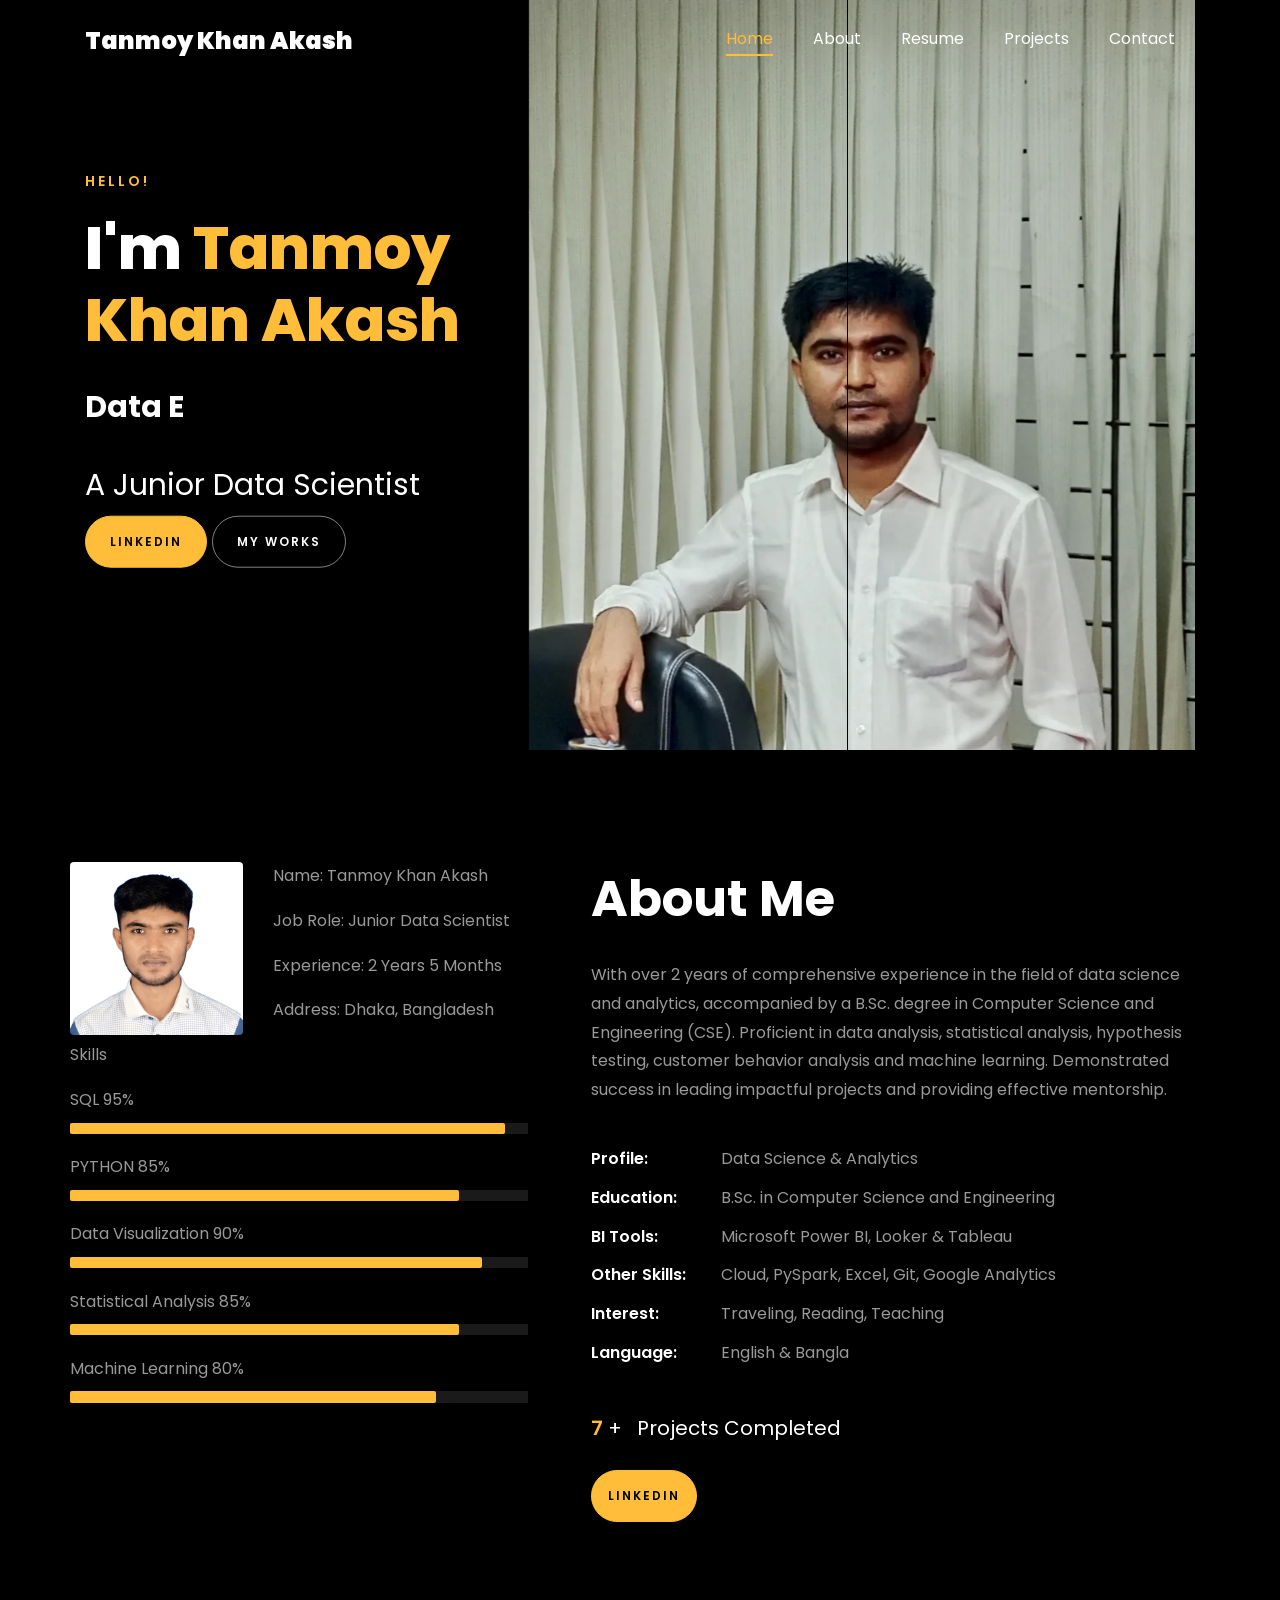
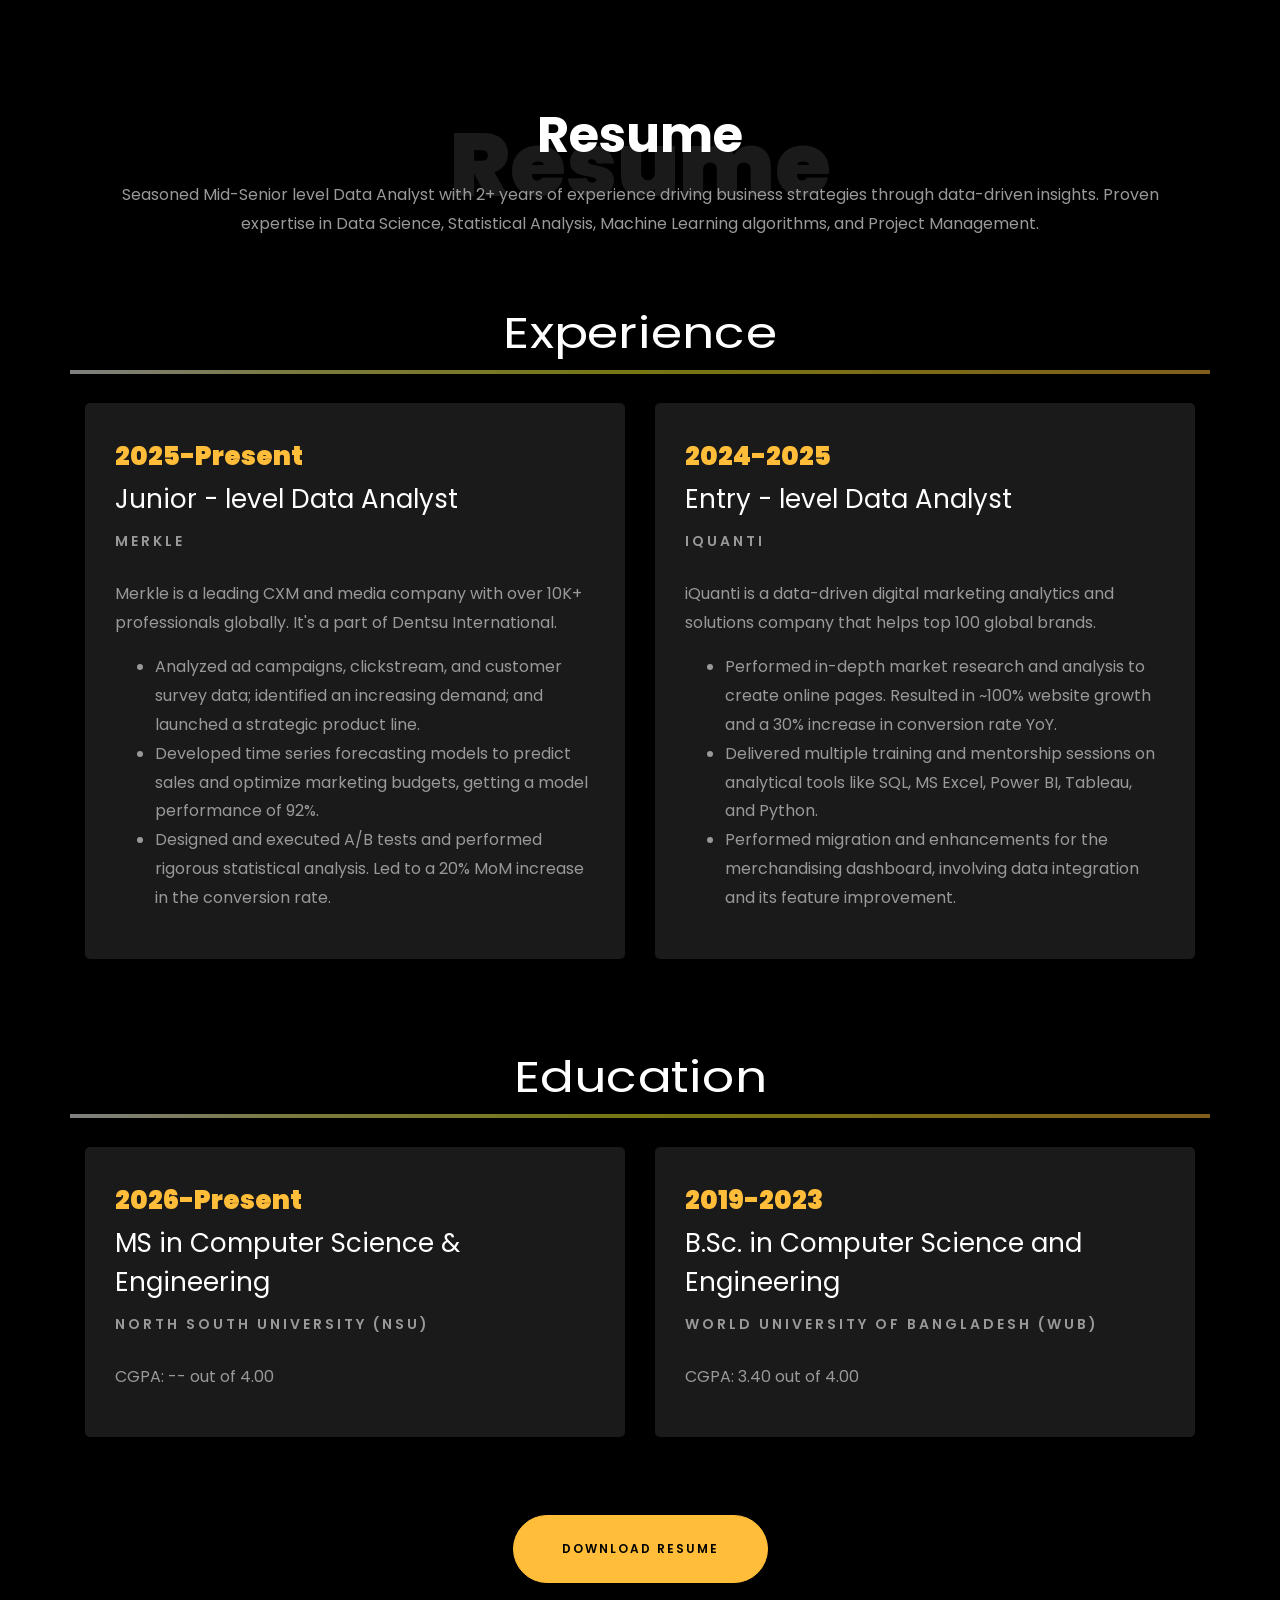
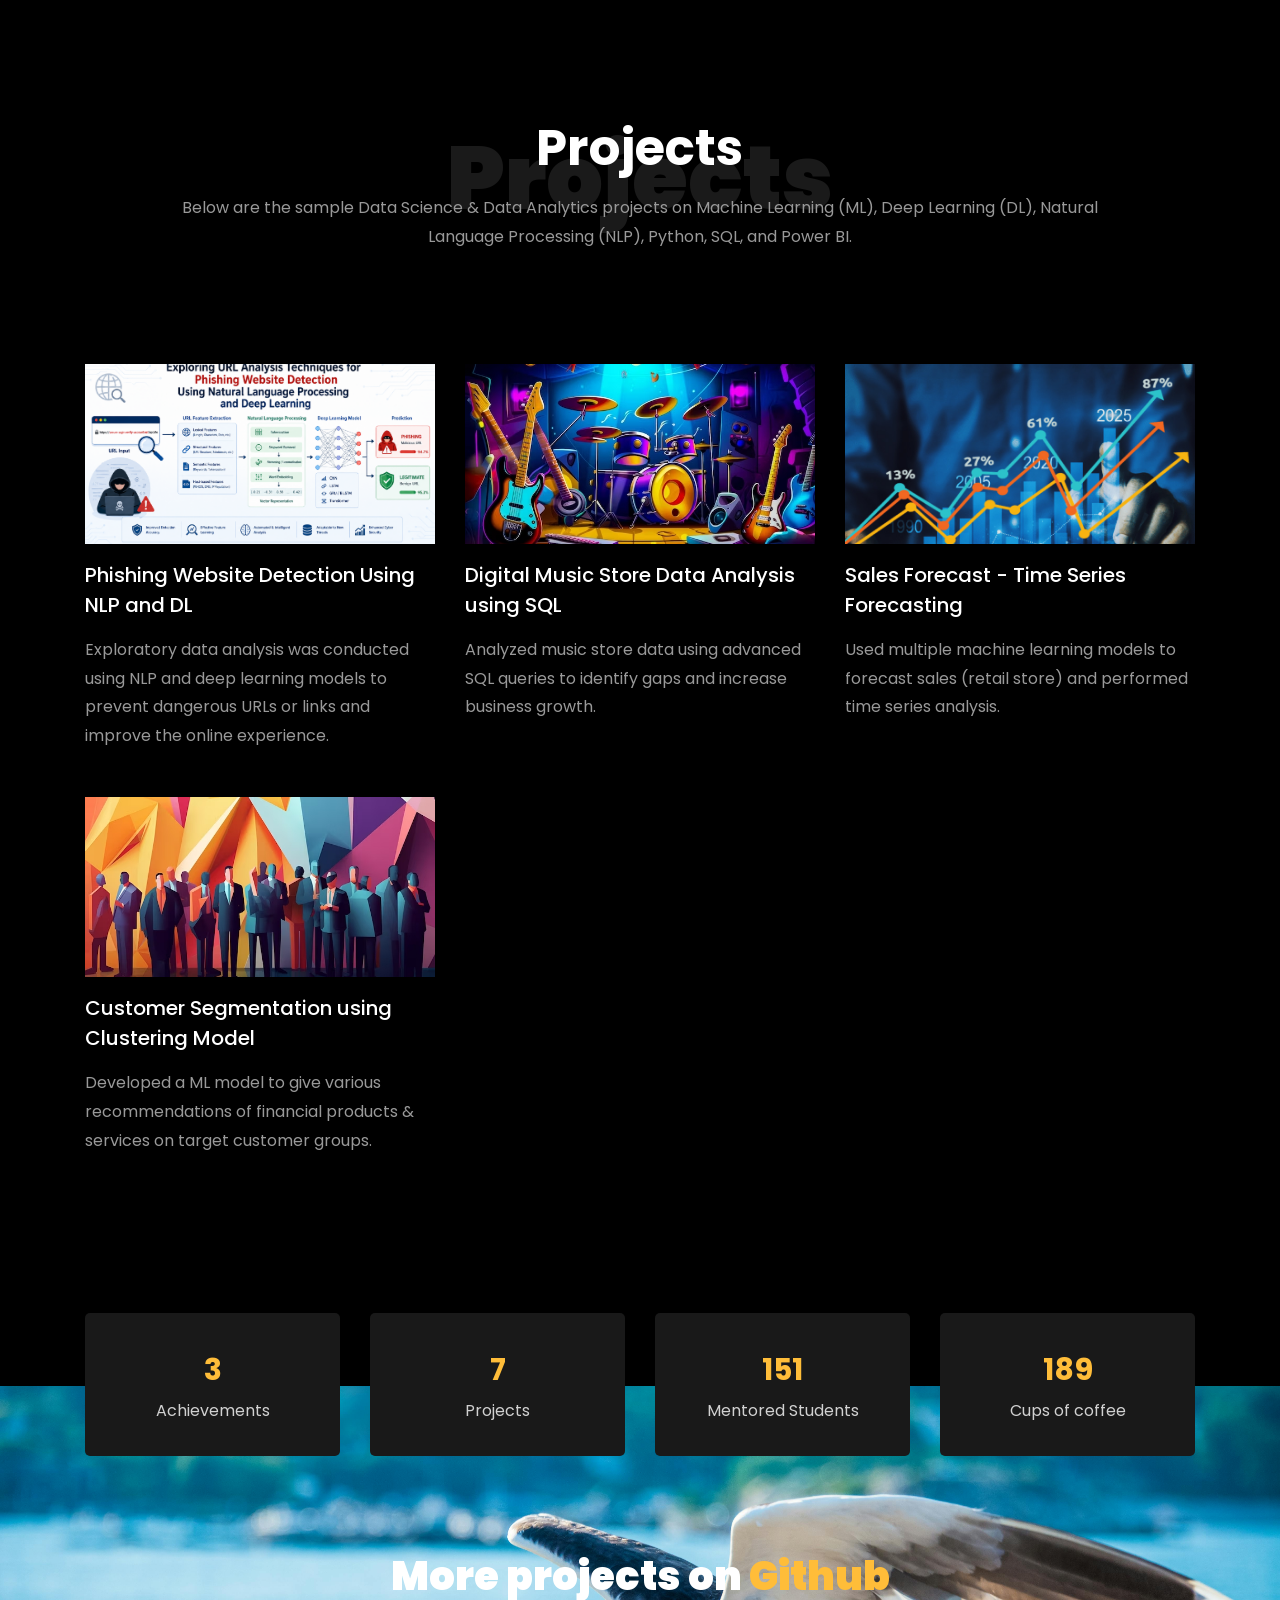
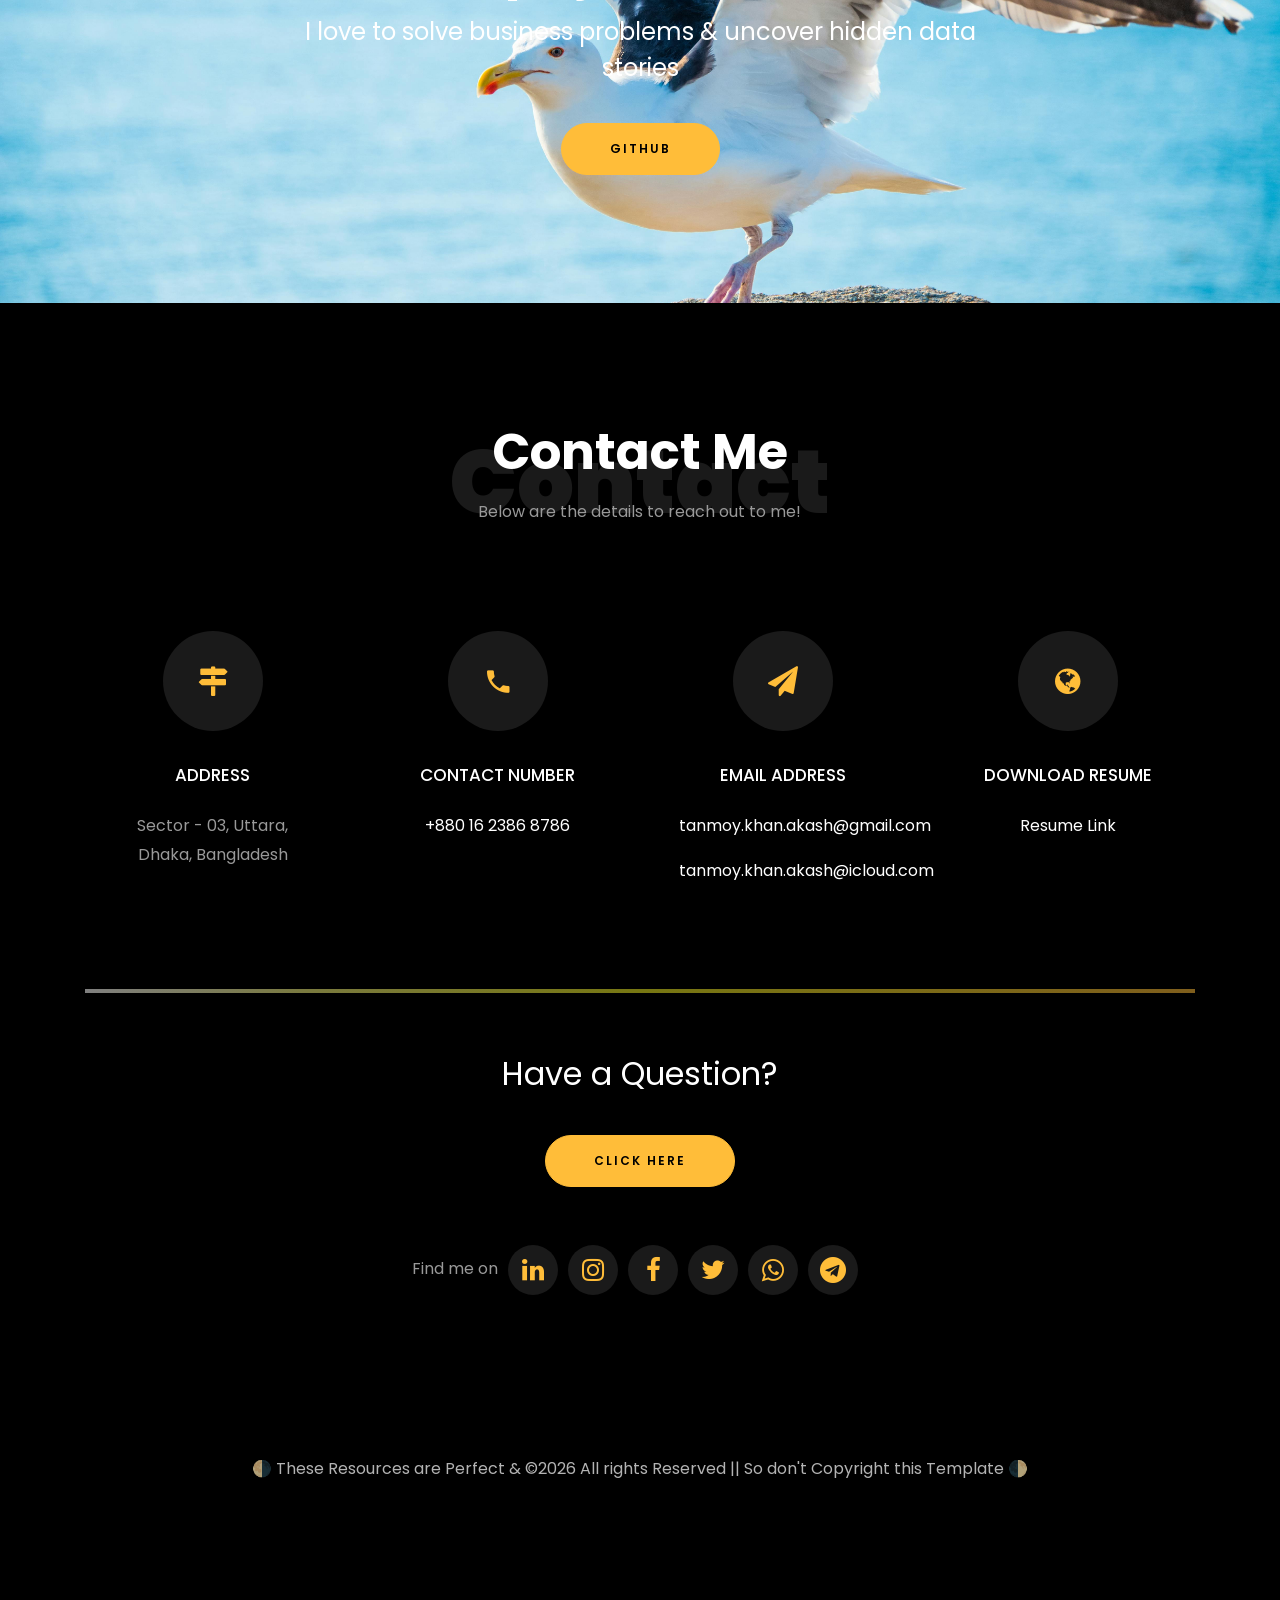
==== commit b9ae6811: "Add files via upload" ====
--- a/index.html
+++ b/index.html
@@ -529,7 +529,7 @@
 							<span class="icon-phone2"></span>
 						</div>
 						<h3 class="mb-4">Contact Number</h3>
-						<p><a href="tel://0101010101">+880 16 2386 8786</a></p>
+						<p><a href="tel://+880 16 2386 8786">+880 16 2386 8786</a></p>
 					</div>
 				</div>
 
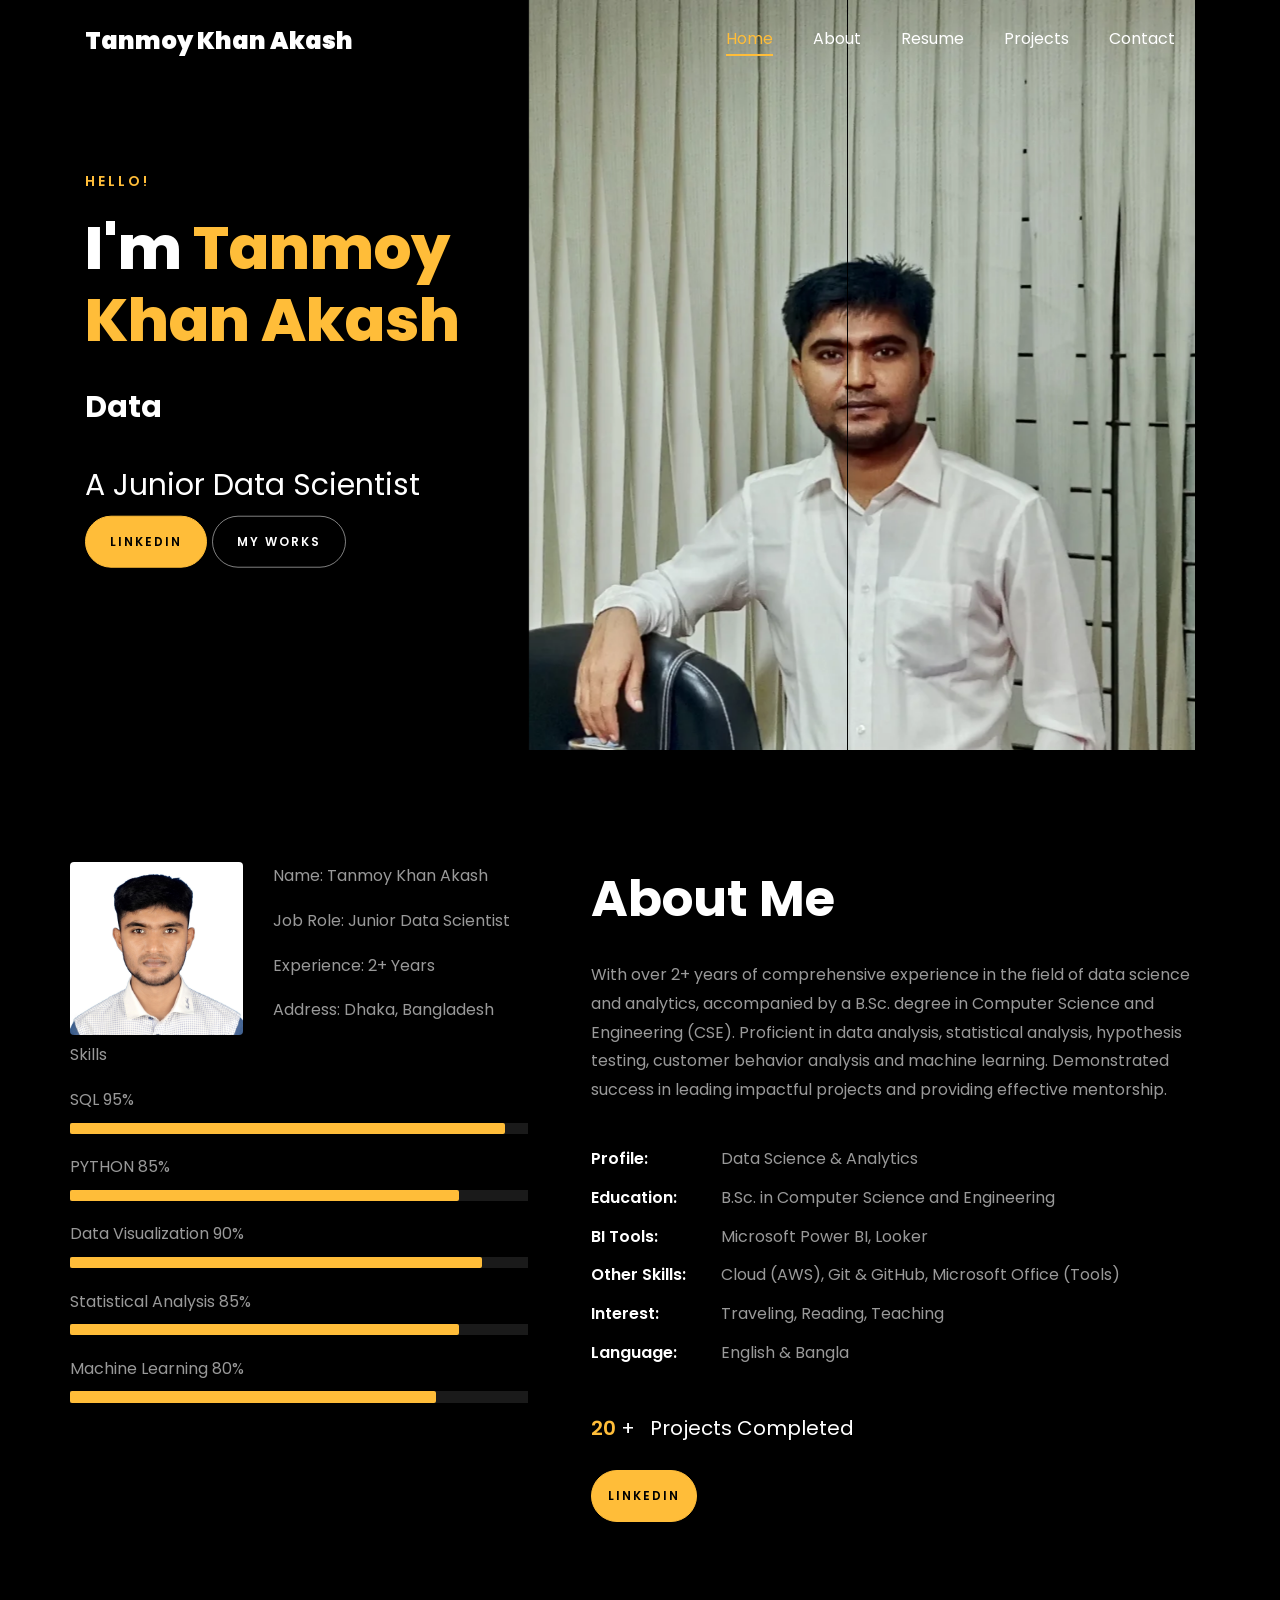
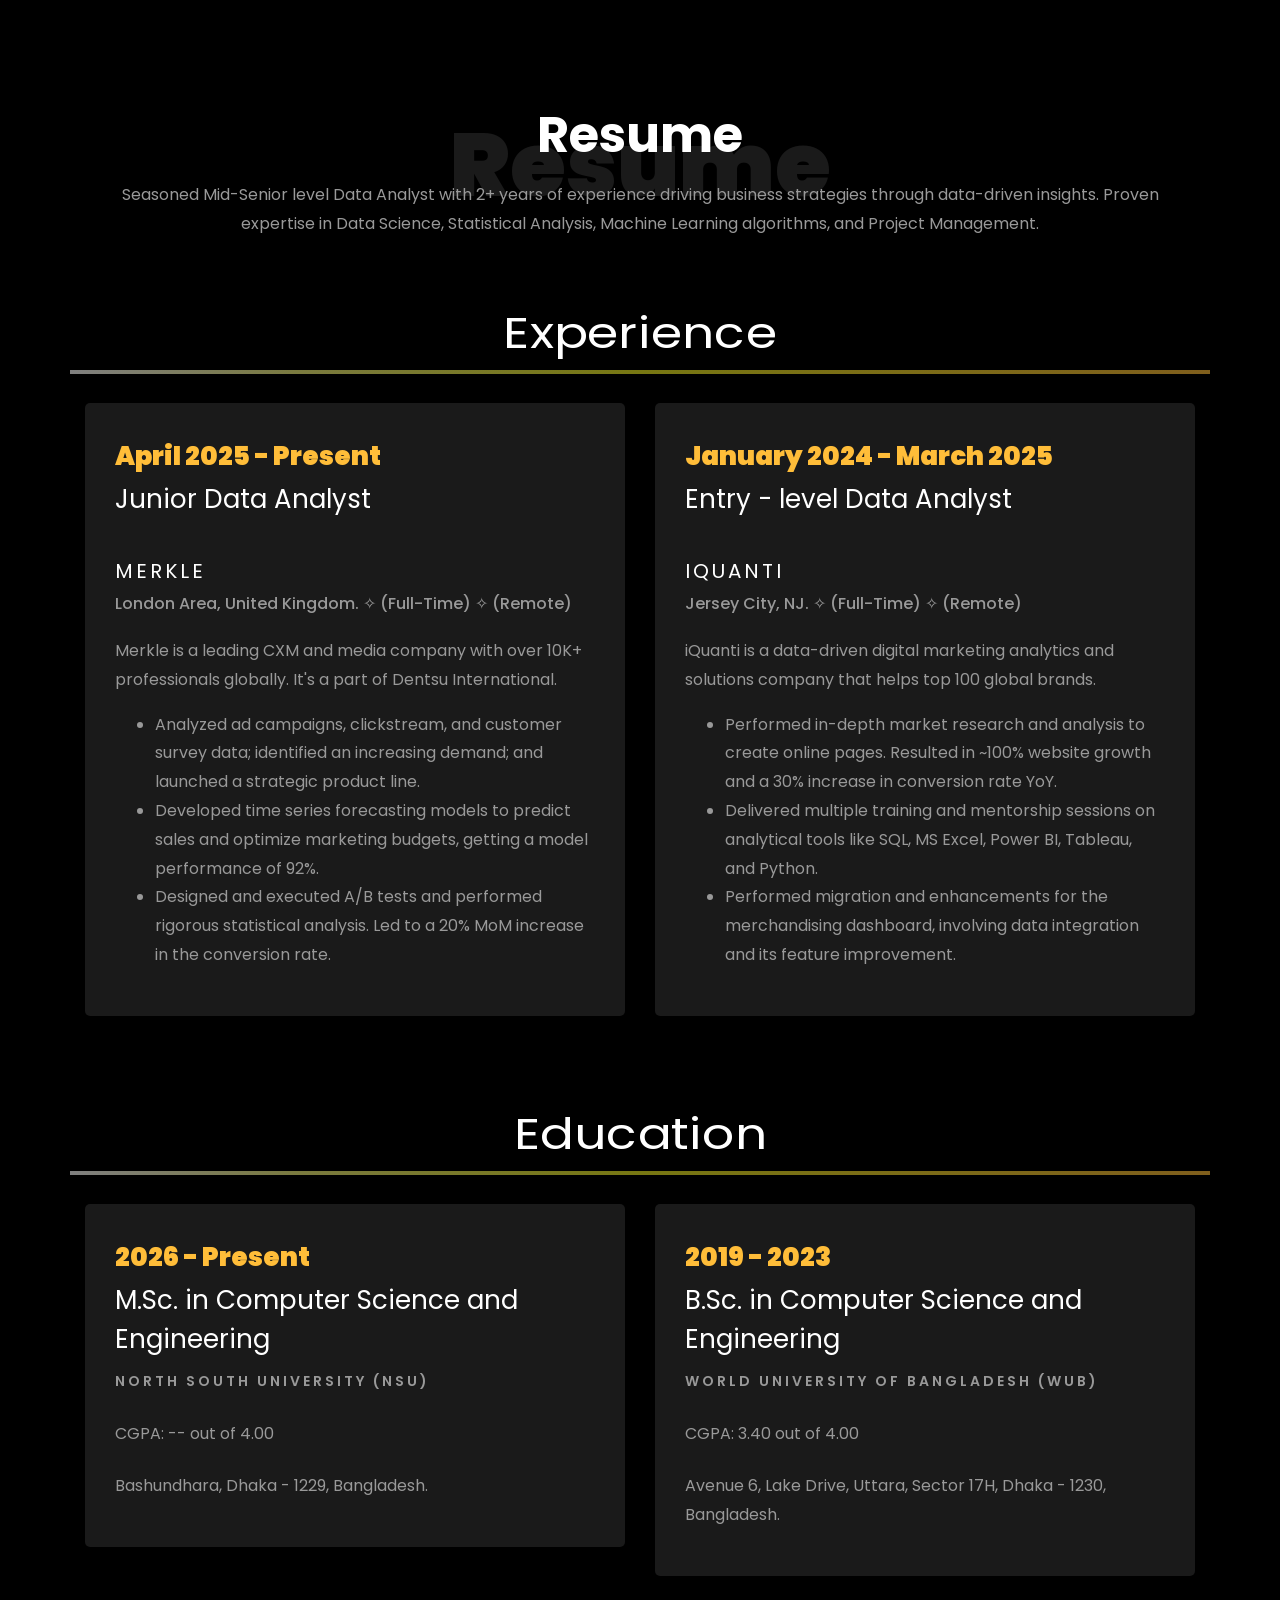
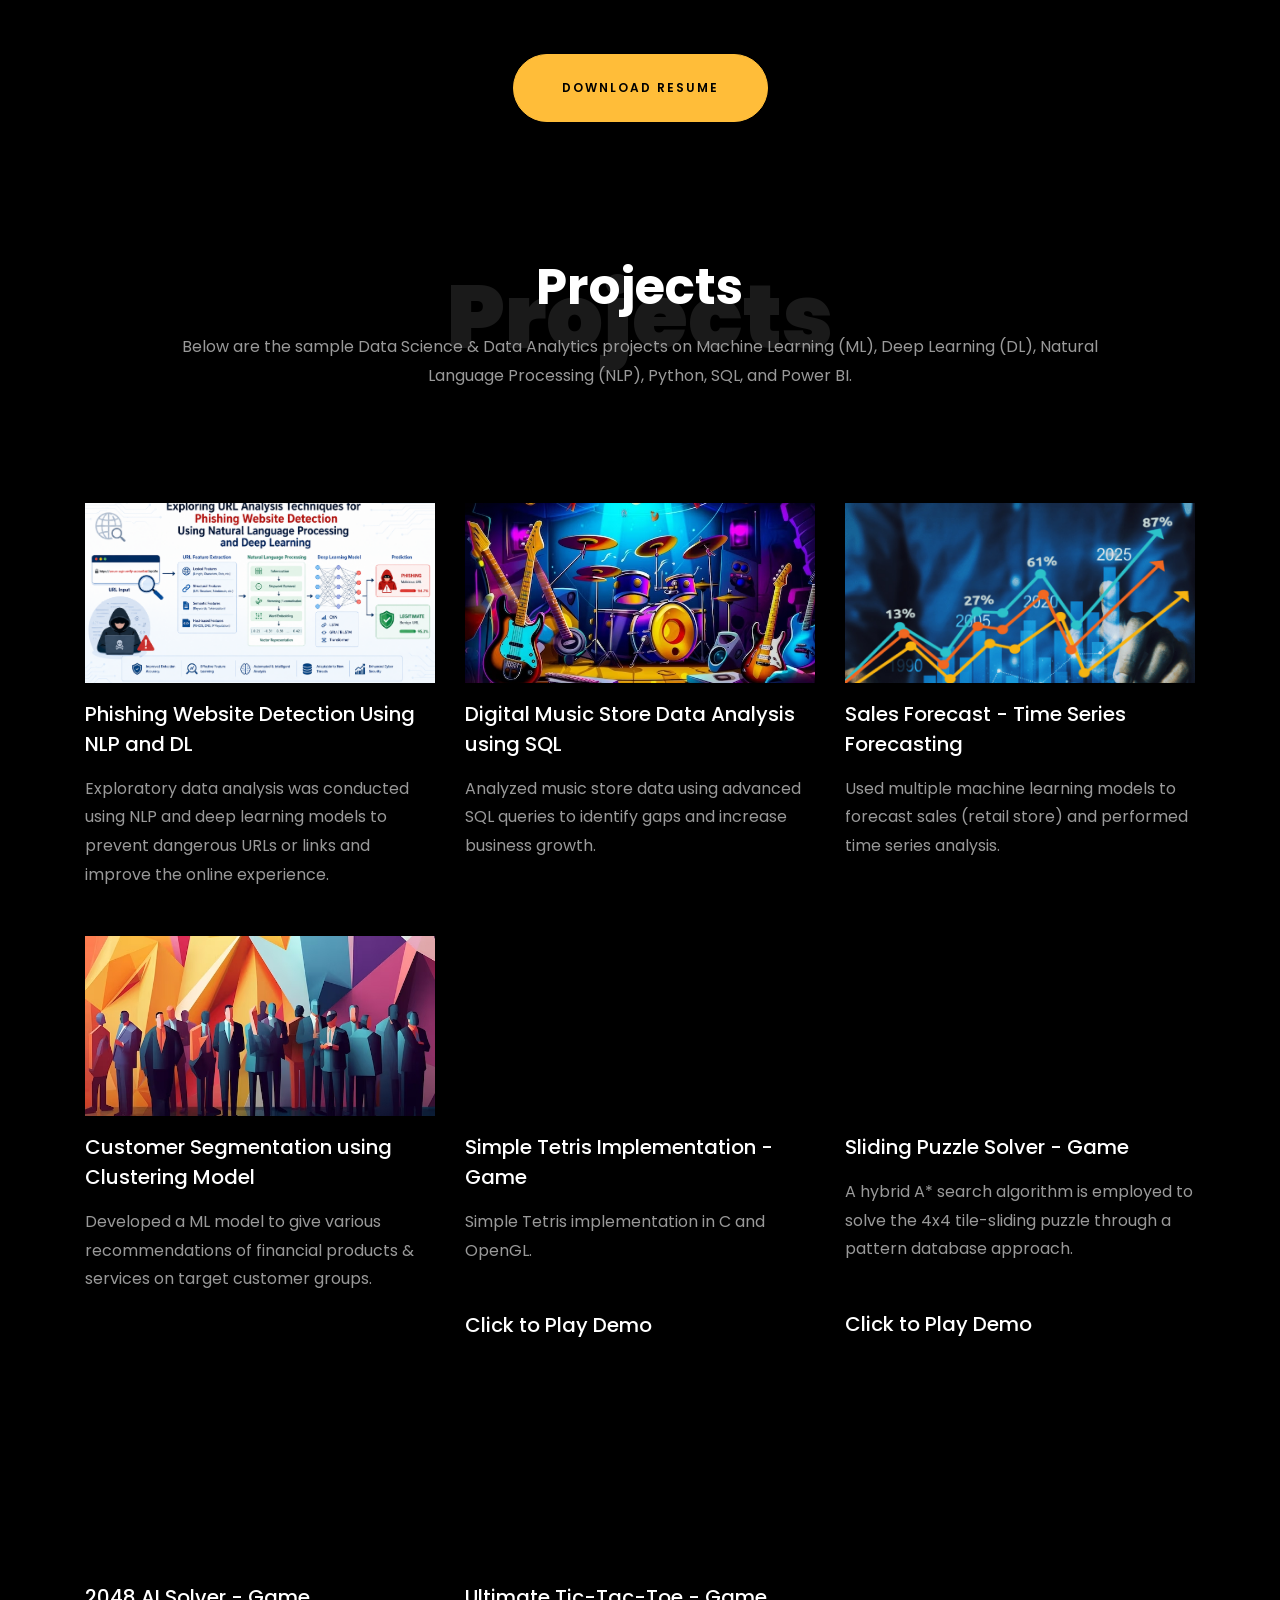
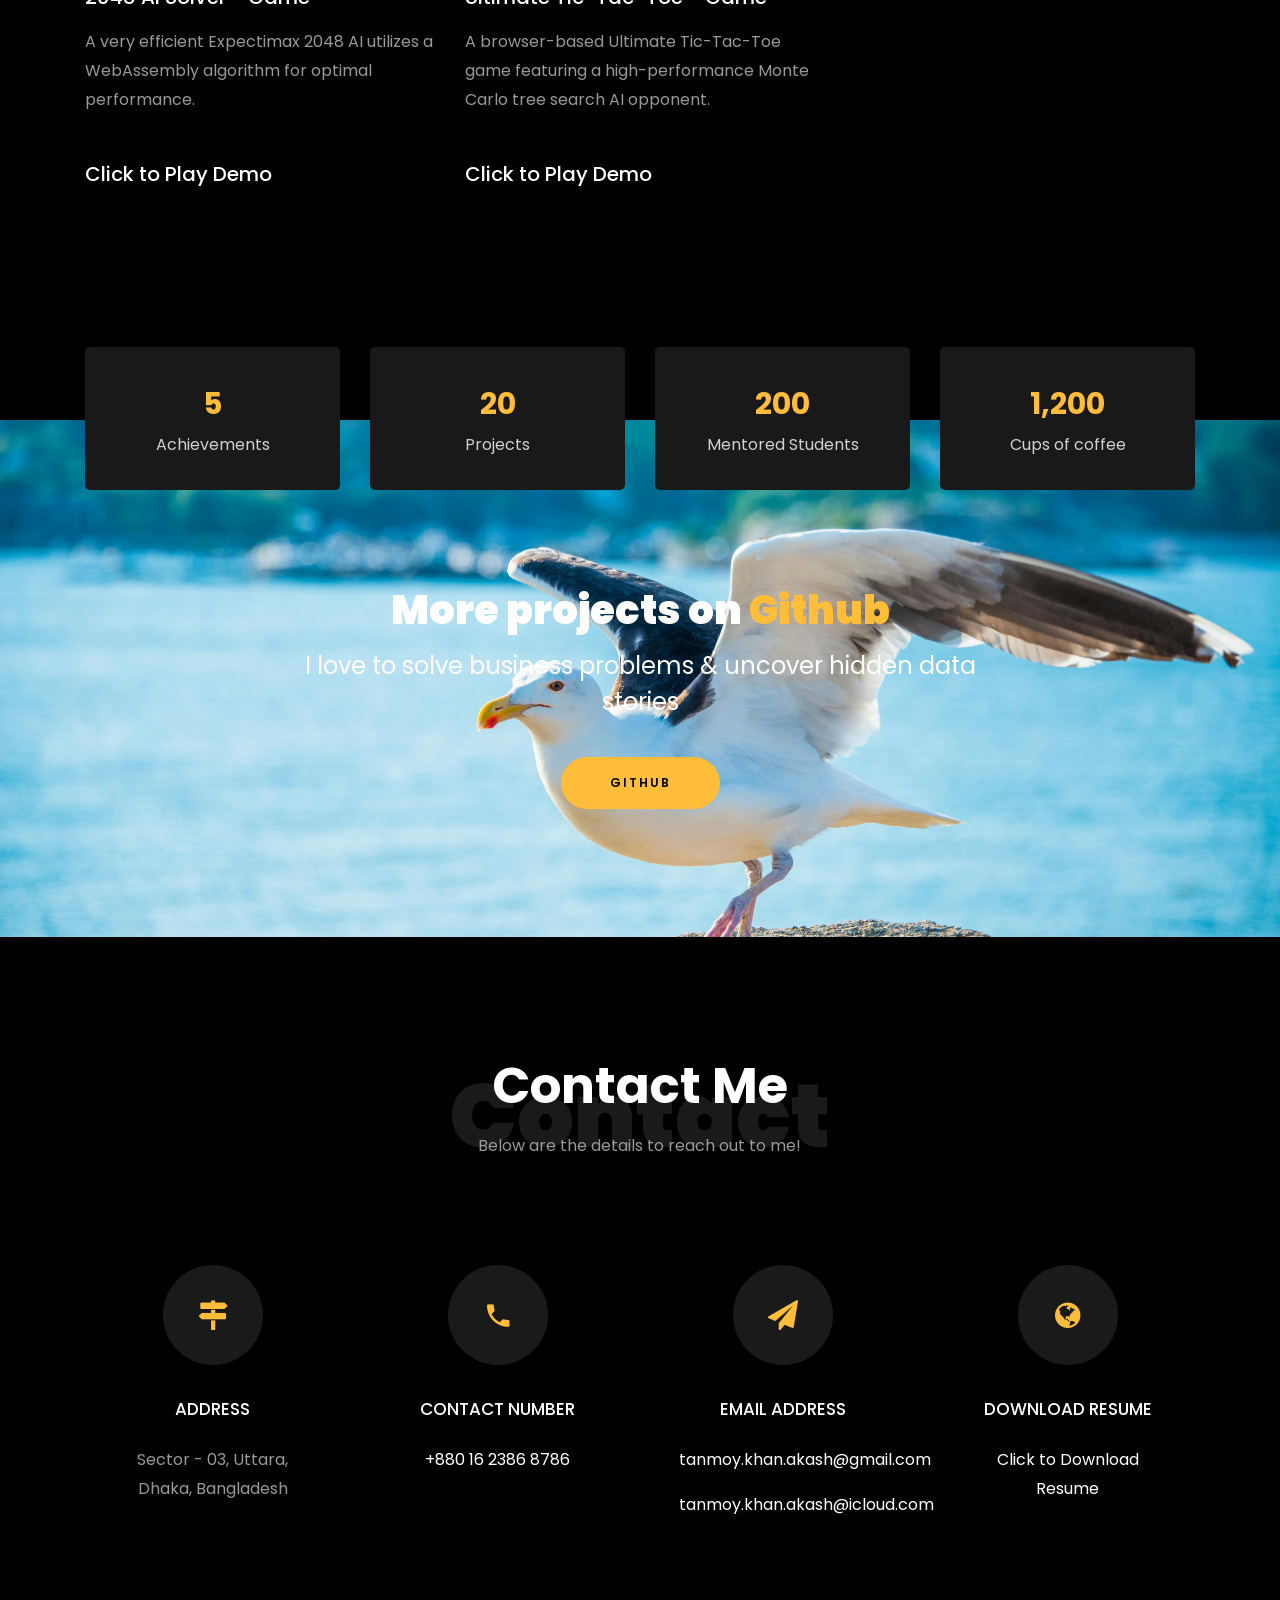
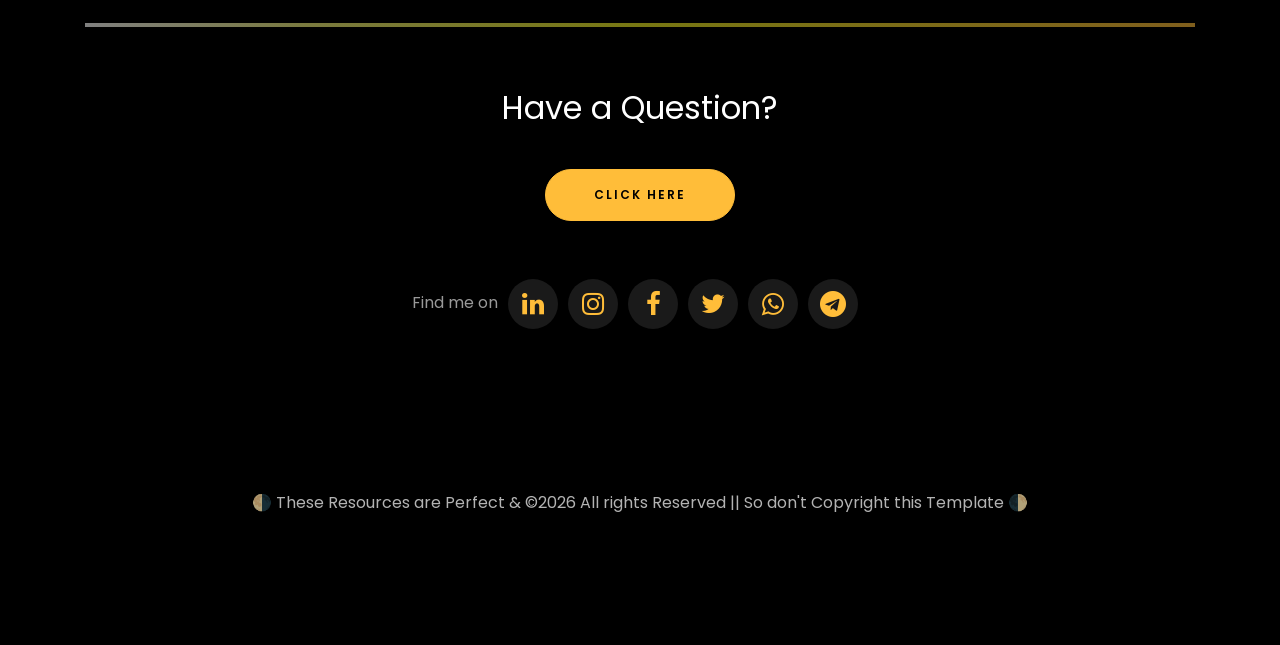
==== commit faf2d120: "Add files via upload" ====
--- a/index.html
+++ b/index.html
@@ -215,7 +215,7 @@
 										<div class="about-info">
 											<p><span class="title-s">Name: </span> <span>Tanmoy Khan Akash</span></p>
 											<p><span class="title-s">Job Role: </span> <span>Junior Data Scientist</span></p>
-											<p><span class="title-s">Experience: </span> <span>2 Years 5 Months</span></p>
+											<p><span class="title-s">Experience: </span> <span>2+ Years</span></p>
 											<p><span class="title-s">Address: </span> <span>Dhaka, Bangladesh</span></p>
 										</div>
 									</div>
@@ -264,14 +264,14 @@
 								<!--<h1 class="big">About</h1>-->
 								<h2 class="mb-4">About Me</h2>
 
-								<p>With over 2 years of comprehensive experience in the field of data science and analytics, accompanied by a B.Sc. degree in Computer Science and Engineering (CSE). 
+								<p>With over 2+ years of comprehensive experience in the field of data science and analytics, accompanied by a B.Sc. degree in Computer Science and Engineering (CSE). 
 									Proficient in data analysis, statistical analysis, hypothesis testing, customer behavior analysis and machine learning. 
 									Demonstrated success in leading impactful projects and providing effective mentorship.</p>
 								<ul class="about-info mt-4 px-md-0 px-2">
 									<li class="d-flex"><span>Profile:</span> <span>Data Science &amp; Analytics</span></li>
 									<li class="d-flex"><span>Education:</span> <span>B.Sc. in Computer Science and Engineering</span></li>
-									<li class="d-flex"><span>BI Tools:</span> <span>Microsoft Power BI, Looker &amp; Tableau</span></li>
-									<li class="d-flex"><span>Other Skills:</span> <span>Cloud, PySpark, Excel, Git, Google Analytics</span></li>
+									<li class="d-flex"><span>BI Tools:</span> <span>Microsoft Power BI, Looker</span></li>
+									<li class="d-flex"><span>Other Skills:</span> <span>Cloud (AWS), Git & GitHub, Microsoft Office (Tools)</span></li>
 									<li class="d-flex"><span>Interest:</span> <span>Traveling, Reading, Teaching</span></li>
 									<li class="d-flex"><span>Language:</span> <span>English & Bangla</span></li>
 									
@@ -282,7 +282,7 @@
 						<div class="counter-wrap ftco-animate d-flex mt-md-3">
 							<div class="text">
 								<p class="mb-4">
-									<span class="number" data-number="10">0</span> <span>+</span>
+									<span class="number" data-number="20">0</span> <span>+</span>
 									<span>&nbsp; Projects Completed</span>
 								</p>
 								<p><a href="https://www.linkedin.com/in/tanmoy-khan-akash" class="btn btn-primary py-3 px-3">LinkedIn</a></p>
@@ -316,9 +316,11 @@
 			<div class="row">
 				<div class="col-md-6">
 					<div class="resume-wrap ftco-animate">
-						<span class="date">2025-Present</span>
-						<h2>Junior - level Data Analyst</h2>
-						<span class="position">Merkle</span>
+						<span class="date">April 2025 - Present</span>
+						<h2>Junior Data Analyst</h2>
+						<br>
+						<span class="position"><h5>Merkle</h5></span>
+						<h6>London Area, United Kingdom.  ✧ (Full-Time)  ✧ (Remote)</h6>
 						<p class="mt-4">Merkle is a leading CXM and media company with over 10K+ professionals globally. It's a part of Dentsu International.
 							<ul>
 								<li>Analyzed ad campaigns, clickstream, and customer survey data; identified an increasing demand; and launched a strategic product line.</li>
@@ -331,9 +333,11 @@
 
 				<div class="col-md-6">
 					<div class="resume-wrap ftco-animate">
-						<span class="date">2024-2025</span>
+						<span class="date">January 2024 - March 2025</span>
 						<h2>Entry - level Data Analyst</h2>
-						<span class="position">iQuanti</span>
+						<br>
+						<span class="position"><h5>iQuanti</h5></span>
+						<h6>Jersey City, NJ.  ✧ (Full-Time)  ✧ (Remote)</h6>
 						<p class="mt-4">iQuanti is a data-driven digital marketing analytics and solutions company that helps top 100 global brands. 
 							<ul>
 								<li>Performed in-depth market research and analysis to create online pages. Resulted in ~100% website growth and a 30% increase in conversion rate YoY.</li>
@@ -356,26 +360,28 @@
 			<div class="row">
 				<div class="col-md-6">
 					<div class="resume-wrap ftco-animate">
-						<span class="date">2026-Present</span>
-						<h2>MS in Computer Science & Engineering</h2>
+						<span class="date">2026 - Present</span>
+						<h2>M.Sc. in Computer Science and Engineering</h2>
 						<span class="position">North South University (NSU)</span>
 						<p class="mt-4">CGPA: -- out of 4.00</p>
+						<p class="mt-4">Bashundhara, Dhaka - 1229, Bangladesh.</p>
 					</div>
 				</div>
 				
 				<div class="col-md-6">
 					<div class="resume-wrap ftco-animate">
-						<span class="date">2019-2023</span>
+						<span class="date">2019 - 2023</span>
 						<h2>B.Sc. in Computer Science and Engineering</h2>
 						<span class="position">World University of Bangladesh (WUB)</span>
 						<p class="mt-4">CGPA: 3.40 out of 4.00</p>
+						<p class="mt-4">Avenue 6, Lake Drive, Uttara, Sector 17H, Dhaka - 1230, Bangladesh.</p>
 					</div>
 				</div>
 			</div>
 
 			<div class="row justify-content-center mt-5">
 				<div class="col-md-6 text-center ftco-animate">
-					<p><a href="https://github.com/tanmoy-khan-akash/Tanmoy-Khan-Akash-Resume/blob/main/Tanmoy%20Khan%20Akash%20-%20(Resume).pages.pdf" class="btn btn-primary py-4 px-5">Download Resume</a></p>
+					<p><a href="https://github.com/tanmoy-khan-akash/Tanmoy-Khan-Akash-Resume/blob/main/Tanmoy%20Khan%20Akash%20%E2%80%93%20(Resume).pdf" class="btn btn-primary py-4 px-5">Download Resume</a></p>
 				</div>
 			</div>
 		</div>
@@ -438,6 +444,59 @@
 						</div>
 					</div>
 				</div>
+
+				<div class="col-md-4 d-flex ftco-animate">
+					<div class="blog-entry justify-content-end">
+						<a href="https://github.com/tanmoy-khan-akash/Simple_Tetris_Implementation" class="block-20 zoom-effect" style="background-image: url('images/proj_6.png');">
+						</a>
+						<div class="text mt-3 float-right d-block">
+							<h3 class="heading"><a href="https://github.com/tanmoy-khan-akash/Simple_Tetris_Implementation">Simple Tetris Implementation - Game</a></h3>
+							<p>Simple Tetris implementation in C and OpenGL.</p>
+							<br>
+							<h4 class="heading"><a href="https://tanmoy-khan-akash.github.io/Simple_Tetris_Implementation/Tetris_Game.html">Click to Play Demo</a></h4>
+						</div>
+					</div>
+				</div>
+
+				<div class="col-md-4 d-flex ftco-animate">
+					<div class="blog-entry justify-content-end">
+						<a href="https://github.com/tanmoy-khan-akash/Sliding_Puzzle_Solver" class="block-20 zoom-effect" style="background-image: url('images/proj_7.png');">
+						</a>
+						<div class="text mt-3 float-right d-block">
+							<h3 class="heading"><a href="https://github.com/tanmoy-khan-akash/Sliding_Puzzle_Solver">Sliding Puzzle Solver - Game</a></h3>
+							<p>A hybrid A* search algorithm is employed to solve the 4x4 tile-sliding puzzle through a pattern database approach.</p>
+							<br>
+							<h4 class="heading"><a href="https://tanmoy-khan-akash.github.io/Sliding_Puzzle_Solver/index.html">Click to Play Demo</a></h4>
+						</div>
+					</div>
+				</div>
+
+				<div class="col-md-4 d-flex ftco-animate">
+					<div class="blog-entry justify-content-end">
+						<a href="https://github.com/tanmoy-khan-akash/2048_AI_with_WebAssembly" class="block-20 zoom-effect" style="background-image: url('images/proj_8.png');">
+						</a>
+						<div class="text mt-3 float-right d-block">
+							<h3 class="heading"><a href="https://github.com/tanmoy-khan-akash/2048_AI_with_WebAssembly">2048 AI Solver - Game</a></h3>
+							<p>A very efficient Expectimax 2048 AI utilizes a WebAssembly algorithm for optimal performance.</p>
+							<br>
+							<h4 class="heading"><a href="https://tanmoy-khan-akash.github.io/2048_AI_with_WebAssembly/index.html">Click to Play Demo</a></h4>
+						</div>
+					</div>
+				</div>
+
+				<div class="col-md-4 d-flex ftco-animate">
+					<div class="blog-entry justify-content-end">
+						<a href="https://github.com/tanmoy-khan-akash/Ultimate_Tic-Tac-Toe_Game" class="block-20 zoom-effect" style="background-image: url('images/proj_9.png');">
+						</a>
+						<div class="text mt-3 float-right d-block">
+							<h3 class="heading"><a href="https://github.com/tanmoy-khan-akash/Ultimate_Tic-Tac-Toe_Game">Ultimate Tic-Tac-Toe - Game</a></h3>
+							<p>A browser-based Ultimate Tic-Tac-Toe game featuring a high-performance Monte Carlo tree search AI opponent.</p>
+							<br>
+							<h4 class="heading"><a href="https://tanmoy-khan-akash.github.io/Ultimate_Tic-Tac-Toe_Game/index.html">Click to Play Demo</a></h4>
+						</div>
+					</div>
+				</div>
+
 			</div>
 		</div>
     </section>
@@ -459,7 +518,7 @@
 				<div class="col-md d-flex justify-content-center counter-wrap ftco-animate">
 					<div class="block-18">
 						<div class="text">
-							<strong class="number" data-number="10">0</strong>
+							<strong class="number" data-number="20">0</strong>
 							<span>Projects</span>
 						</div>
 					</div>
@@ -477,7 +536,7 @@
 				<div class="col-md d-flex justify-content-center counter-wrap ftco-animate">
 					<div class="block-18">
 						<div class="text">
-							<strong class="number" data-number="250">0</strong>
+							<strong class="number" data-number="1200">0</strong>
 							<span>Cups of coffee</span>
 						</div>
 					</div>
@@ -550,7 +609,7 @@
 							<span class="icon-globe"></span>
 						</div>
 						<h3 class="mb-4">Download Resume</h3>
-						<p><a href="https://github.com/tanmoy-khan-akash/Tanmoy-Khan-Akash-Resume/blob/main/Tanmoy%20Khan%20Akash%20-%20(Resume).pages.pdf">Resume Link </a></p>
+						<p><a href="https://github.com/tanmoy-khan-akash/Tanmoy-Khan-Akash-Resume/blob/main/Tanmoy%20Khan%20Akash%20%E2%80%93%20(Resume).pdf">Click to Download Resume</a></p>
 					</div>
 				</div>
 
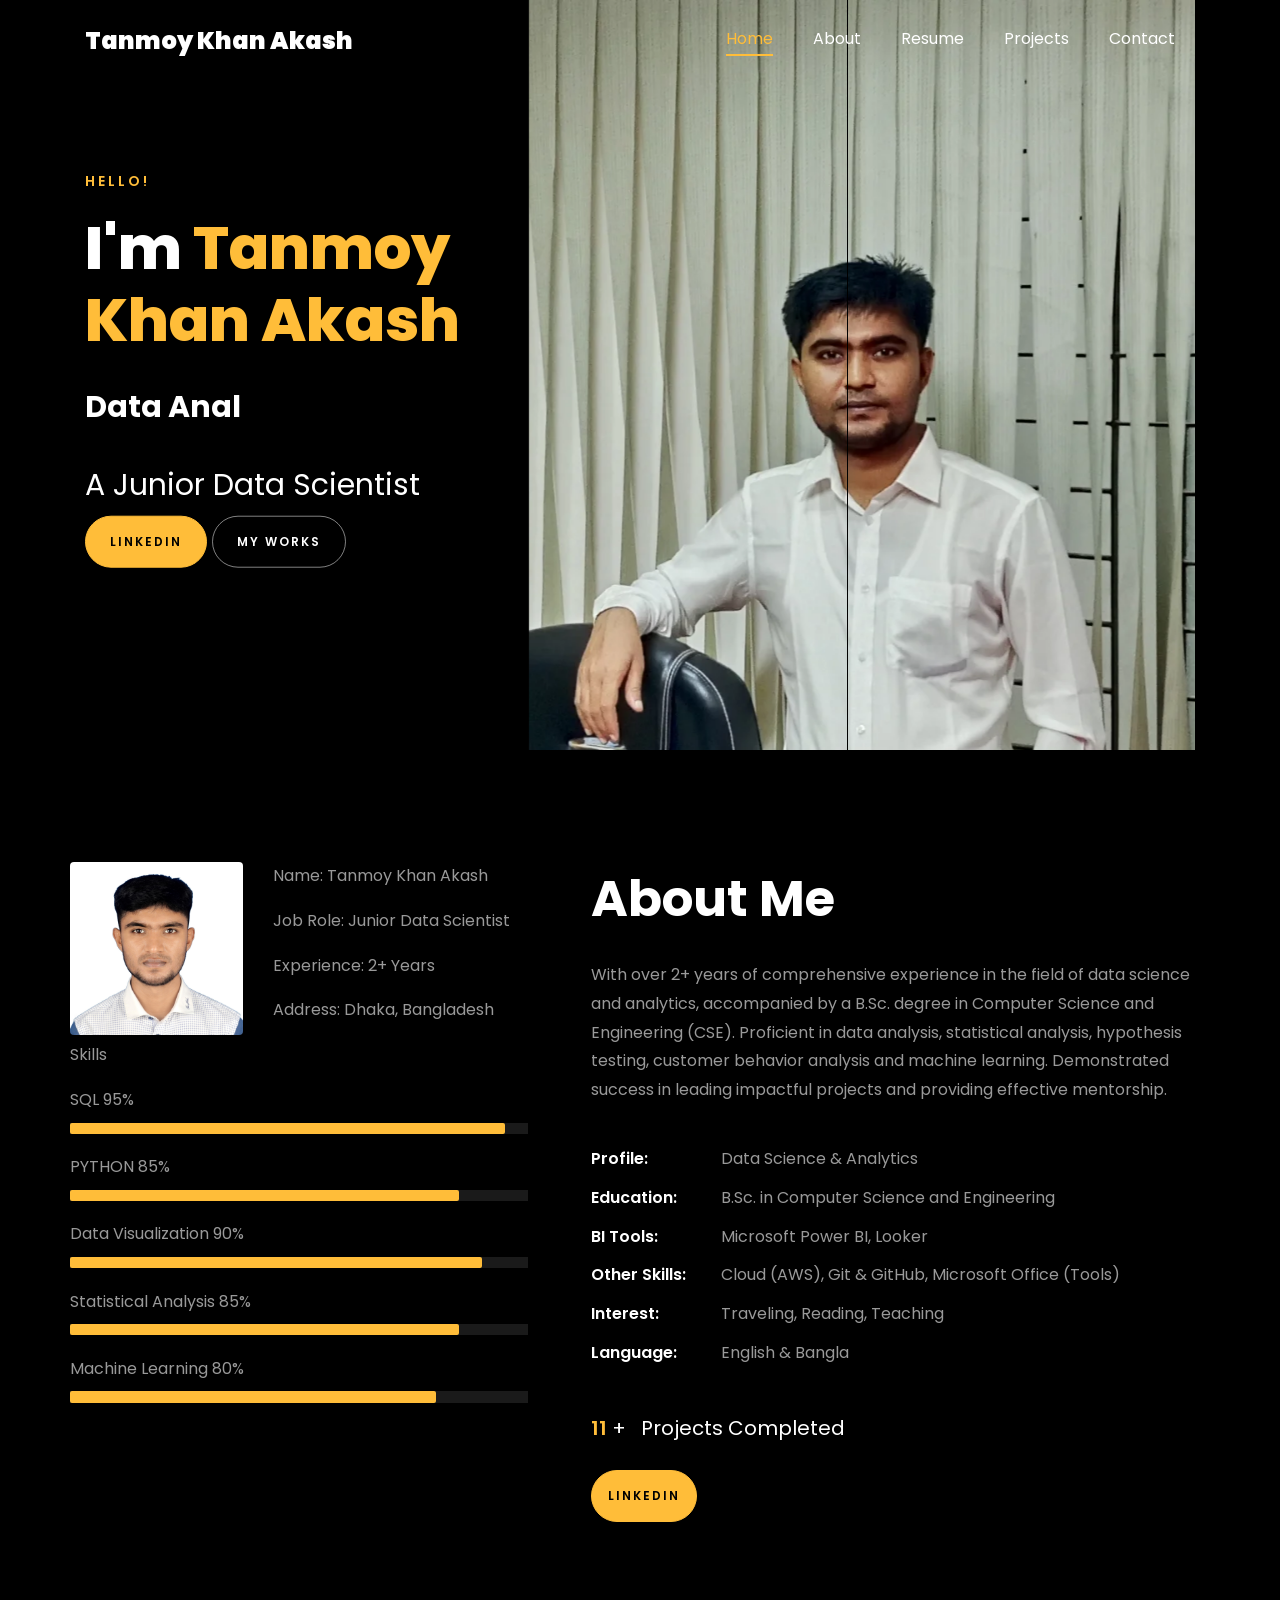
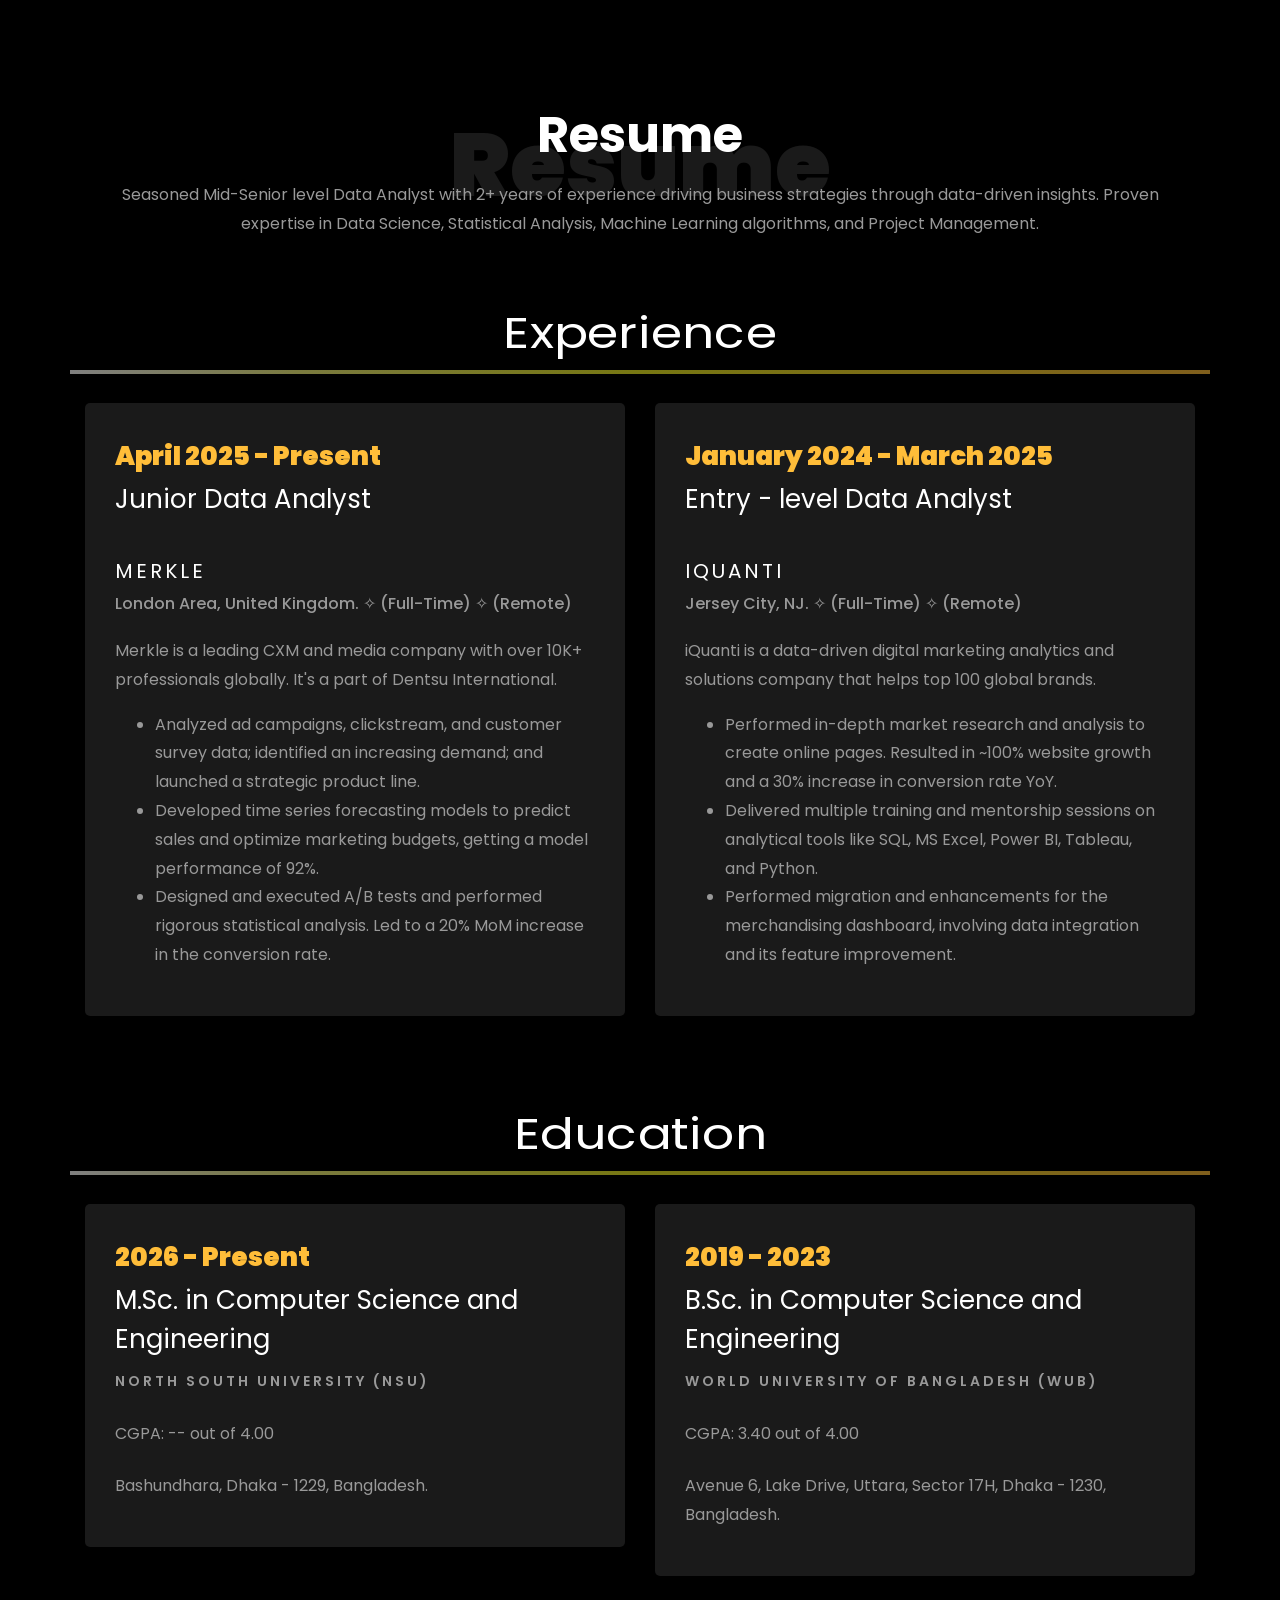
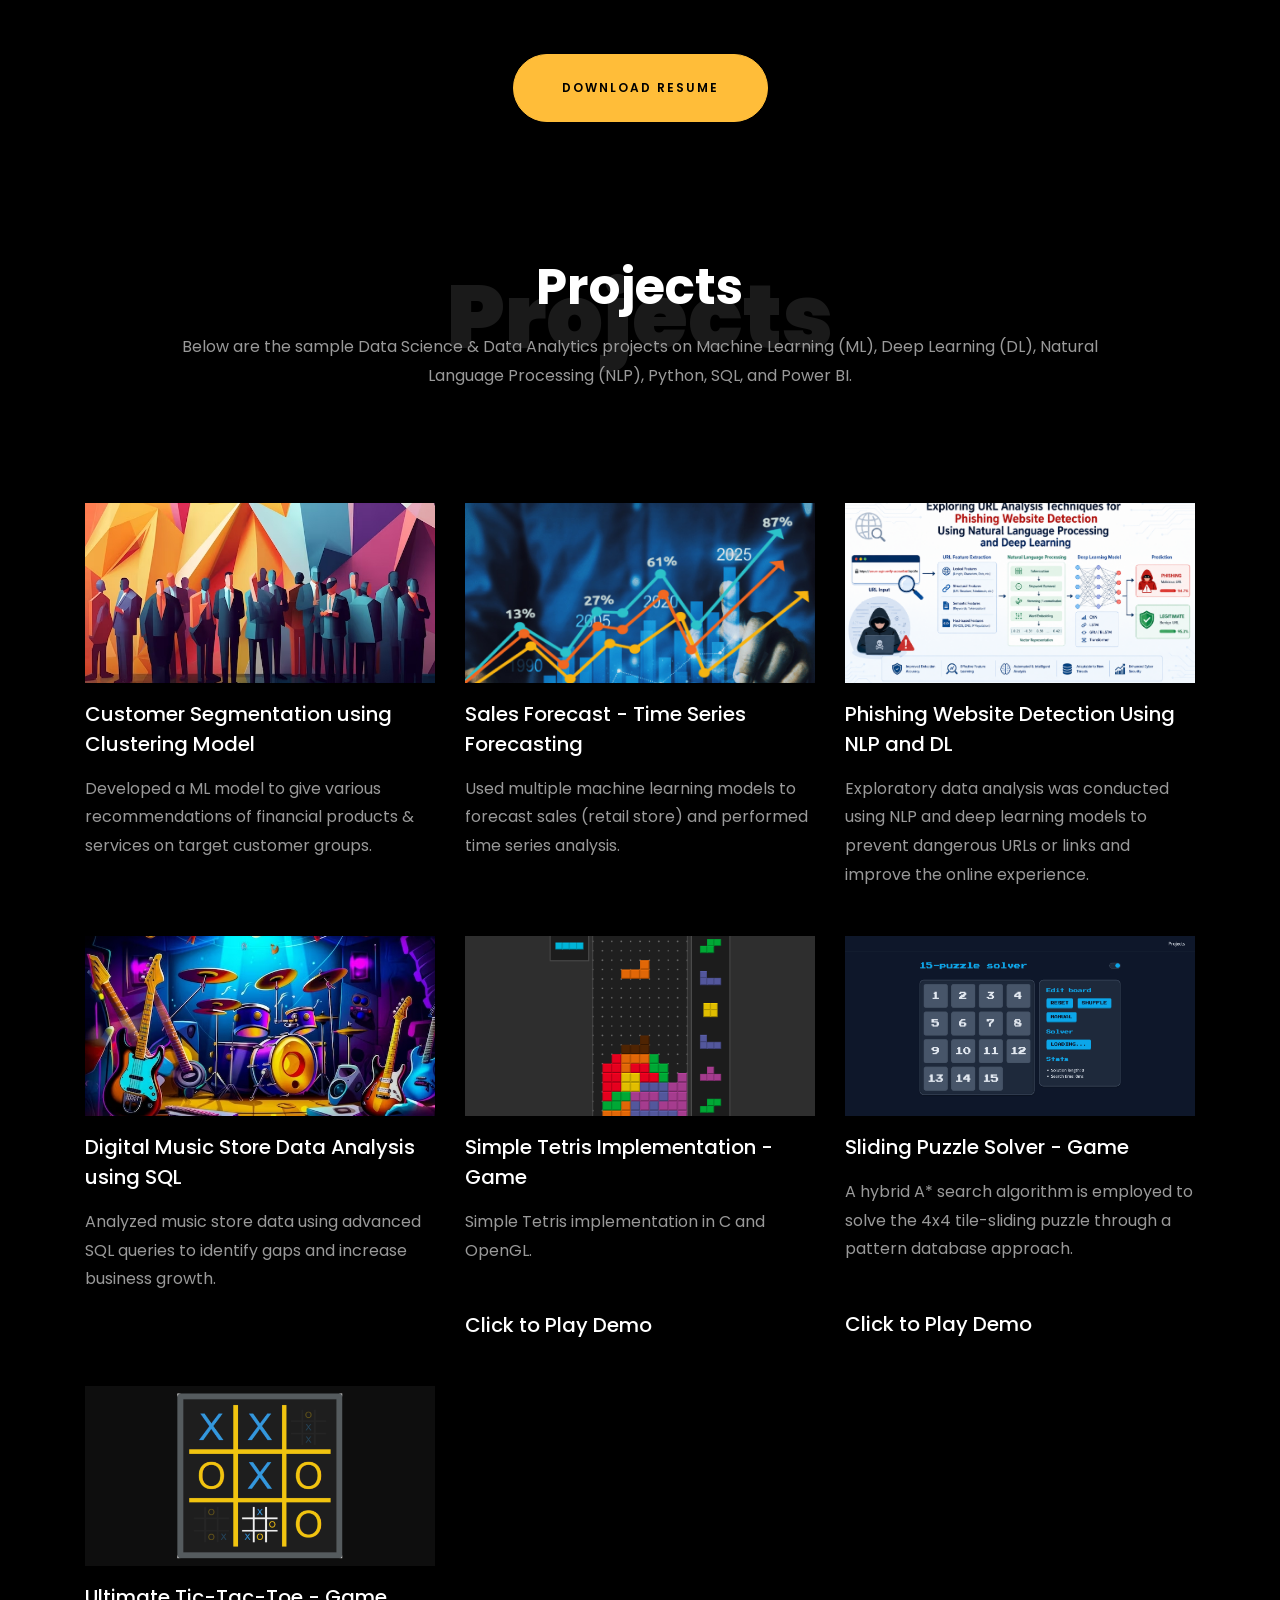
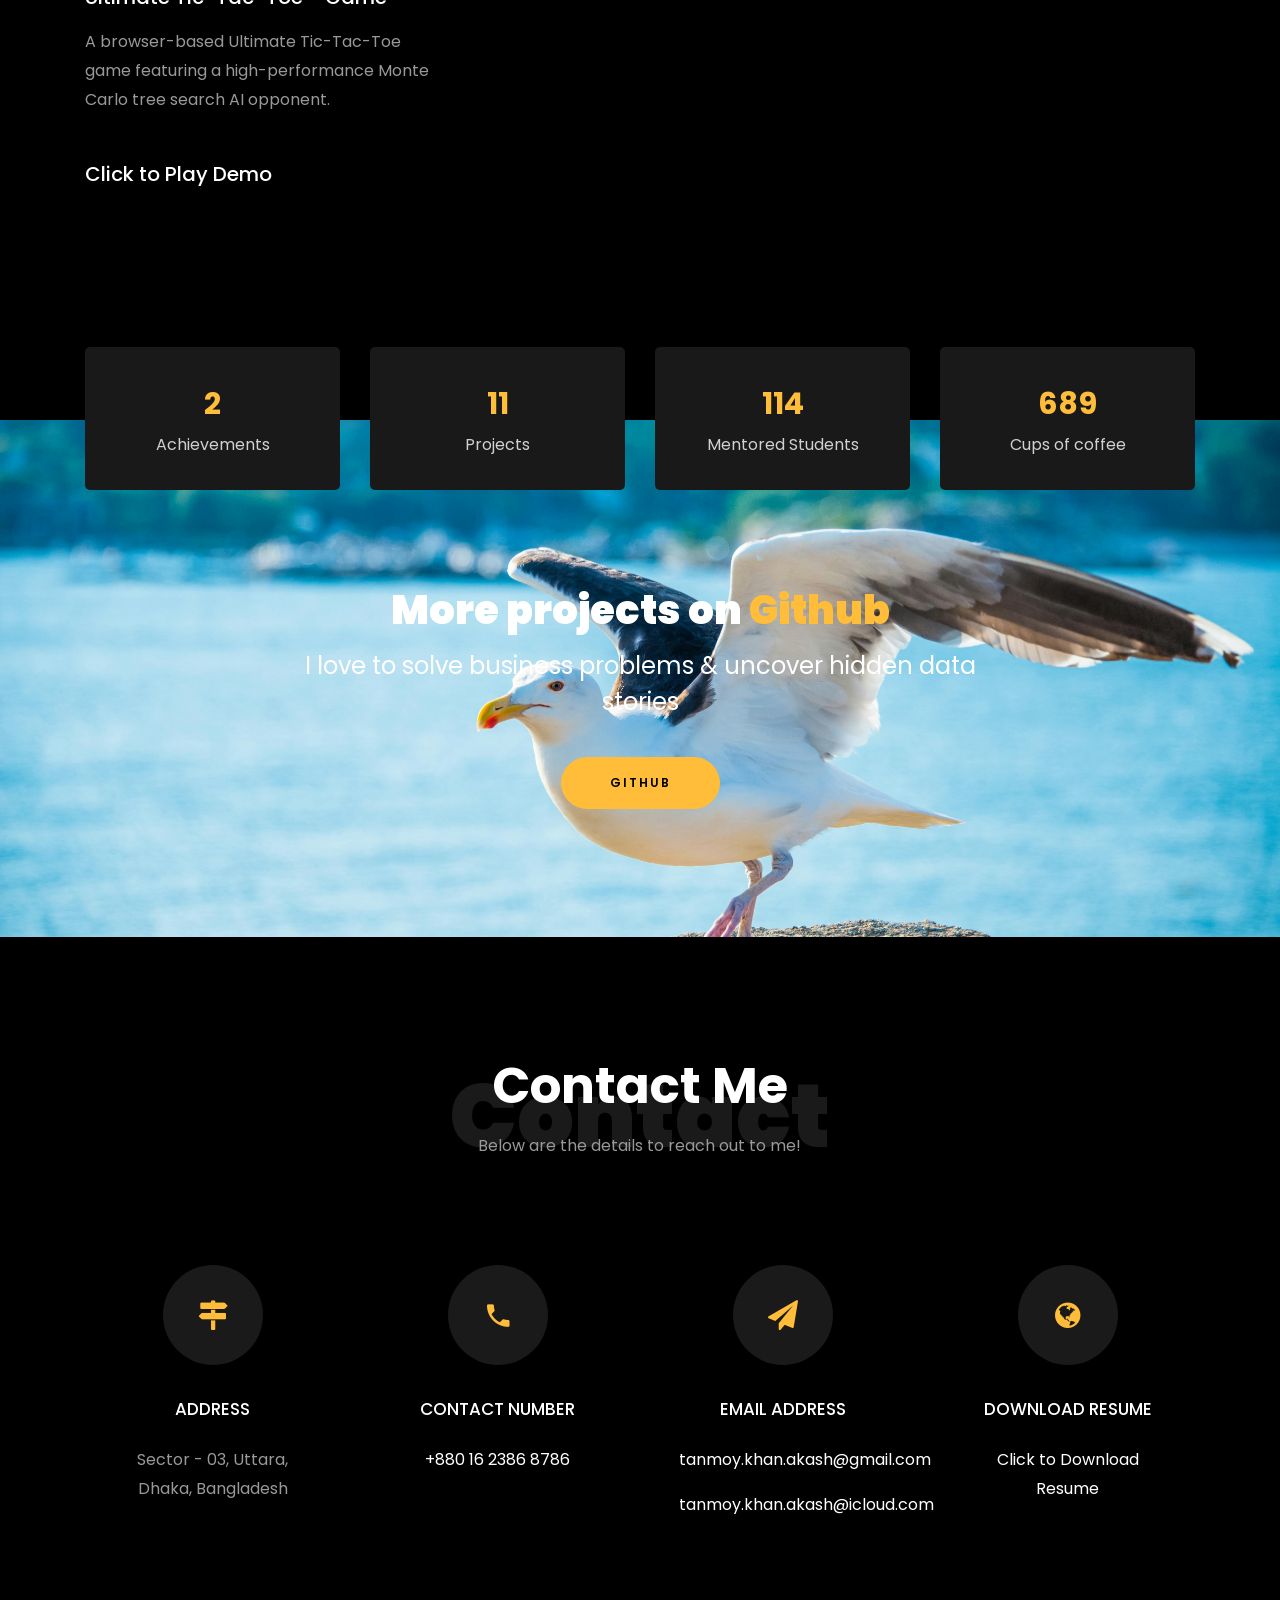
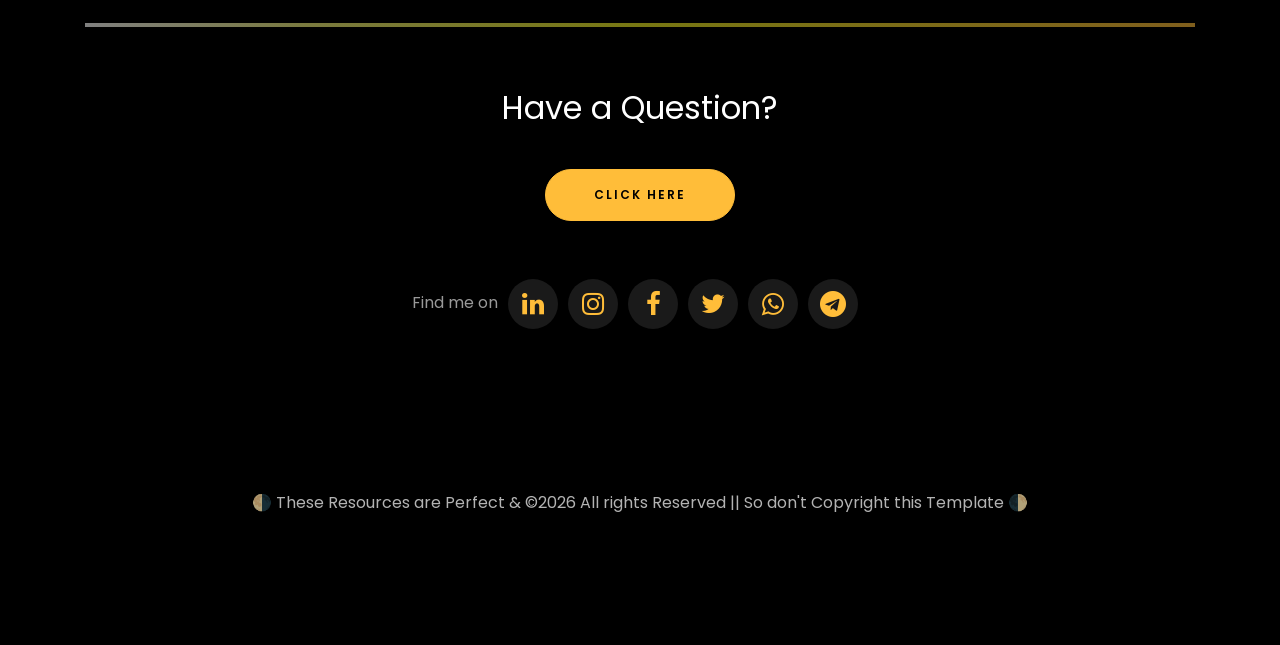
==== commit e4c05905: "Add files via upload" ====
--- a/index.html
+++ b/index.html
@@ -400,24 +400,14 @@
 			</div>
 
 			<div class="row d-flex">
+
 				<div class="col-md-4 d-flex ftco-animate">
 					<div class="blog-entry justify-content-end">
-						<a href="https://github.com/tanmoy-khan-akash/Phishing_Website_Detection_Using_NLP_and_DL" class="block-20 zoom-effect" style="background-image: url('images/phishing.png');">
+						<a href="https://github.com/tanmoy-khan-akash/Customer_Segmentation_for_SBI_Credit_Card_Holders" class="block-20 zoom-effect" style="background-image: url('images/proj_5.jpg');">
 						</a>
 						<div class="text mt-3 float-right d-block">
-							<h3 class="heading"><a href="https://github.com/tanmoy-khan-akash/Phishing_Website_Detection_Using_NLP_and_DL">Phishing Website Detection Using NLP and DL</a></h3>
-							<p>Exploratory data analysis was conducted using NLP and deep learning models to prevent dangerous URLs or links and improve the online experience.</p>
-						</div>
-					</div>
-				</div>
-
-				<div class="col-md-4 d-flex ftco-animate">
-					<div class="blog-entry justify-content-end">
-						<a href="https://github.com/tanmoy-khan-akash/Music_Store_Analysis_with_SQL" class="block-20 zoom-effect" style="background-image: url('images/proj_1.jpg');">
-						</a>
-						<div class="text mt-3 float-right d-block">
-							<h3 class="heading"><a href="https://github.com/tanmoy-khan-akash/Music_Store_Analysis_with_SQL">Digital Music Store Data Analysis using SQL</a></h3>
-							<p>Analyzed music store data using advanced SQL queries to identify gaps and increase business growth.</p>
+							<h3 class="heading"><a href="https://github.com/tanmoy-khan-akash/Customer_Segmentation_for_SBI_Credit_Card_Holders">Customer Segmentation using Clustering Model</a></h3>
+							<p>Developed a ML model to give various recommendations of financial products &amp; services on target customer groups.</p>
 						</div>
 					</div>
 				</div>
@@ -436,11 +426,22 @@
 
 				<div class="col-md-4 d-flex ftco-animate">
 					<div class="blog-entry justify-content-end">
-						<a href="https://github.com/tanmoy-khan-akash/Customer_Segmentation_for_SBI_Credit_Card_Holders" class="block-20 zoom-effect" style="background-image: url('images/proj_5.jpg');">
+						<a href="https://github.com/tanmoy-khan-akash/Phishing_Website_Detection_Using_NLP_and_DL" class="block-20 zoom-effect" style="background-image: url('images/phishing.png');">
 						</a>
 						<div class="text mt-3 float-right d-block">
-							<h3 class="heading"><a href="https://github.com/tanmoy-khan-akash/Customer_Segmentation_for_SBI_Credit_Card_Holders">Customer Segmentation using Clustering Model</a></h3>
-							<p>Developed a ML model to give various recommendations of financial products &amp; services on target customer groups.</p>
+							<h3 class="heading"><a href="https://github.com/tanmoy-khan-akash/Phishing_Website_Detection_Using_NLP_and_DL">Phishing Website Detection Using NLP and DL</a></h3>
+							<p>Exploratory data analysis was conducted using NLP and deep learning models to prevent dangerous URLs or links and improve the online experience.</p>
+						</div>
+					</div>
+				</div>
+
+				<div class="col-md-4 d-flex ftco-animate">
+					<div class="blog-entry justify-content-end">
+						<a href="https://github.com/tanmoy-khan-akash/Music_Store_Analysis_with_SQL" class="block-20 zoom-effect" style="background-image: url('images/proj_1.jpg');">
+						</a>
+						<div class="text mt-3 float-right d-block">
+							<h3 class="heading"><a href="https://github.com/tanmoy-khan-akash/Music_Store_Analysis_with_SQL">Digital Music Store Data Analysis using SQL</a></h3>
+							<p>Analyzed music store data using advanced SQL queries to identify gaps and increase business growth.</p>
 						</div>
 					</div>
 				</div>
@@ -473,19 +474,6 @@
 
 				<div class="col-md-4 d-flex ftco-animate">
 					<div class="blog-entry justify-content-end">
-						<a href="https://github.com/tanmoy-khan-akash/2048_AI_with_WebAssembly" class="block-20 zoom-effect" style="background-image: url('images/proj_8.png');">
-						</a>
-						<div class="text mt-3 float-right d-block">
-							<h3 class="heading"><a href="https://github.com/tanmoy-khan-akash/2048_AI_with_WebAssembly">2048 AI Solver - Game</a></h3>
-							<p>A very efficient Expectimax 2048 AI utilizes a WebAssembly algorithm for optimal performance.</p>
-							<br>
-							<h4 class="heading"><a href="https://tanmoy-khan-akash.github.io/2048_AI_with_WebAssembly/index.html">Click to Play Demo</a></h4>
-						</div>
-					</div>
-				</div>
-
-				<div class="col-md-4 d-flex ftco-animate">
-					<div class="blog-entry justify-content-end">
 						<a href="https://github.com/tanmoy-khan-akash/Ultimate_Tic-Tac-Toe_Game" class="block-20 zoom-effect" style="background-image: url('images/proj_9.png');">
 						</a>
 						<div class="text mt-3 float-right d-block">
@@ -496,7 +484,6 @@
 						</div>
 					</div>
 				</div>
-
 			</div>
 		</div>
     </section>
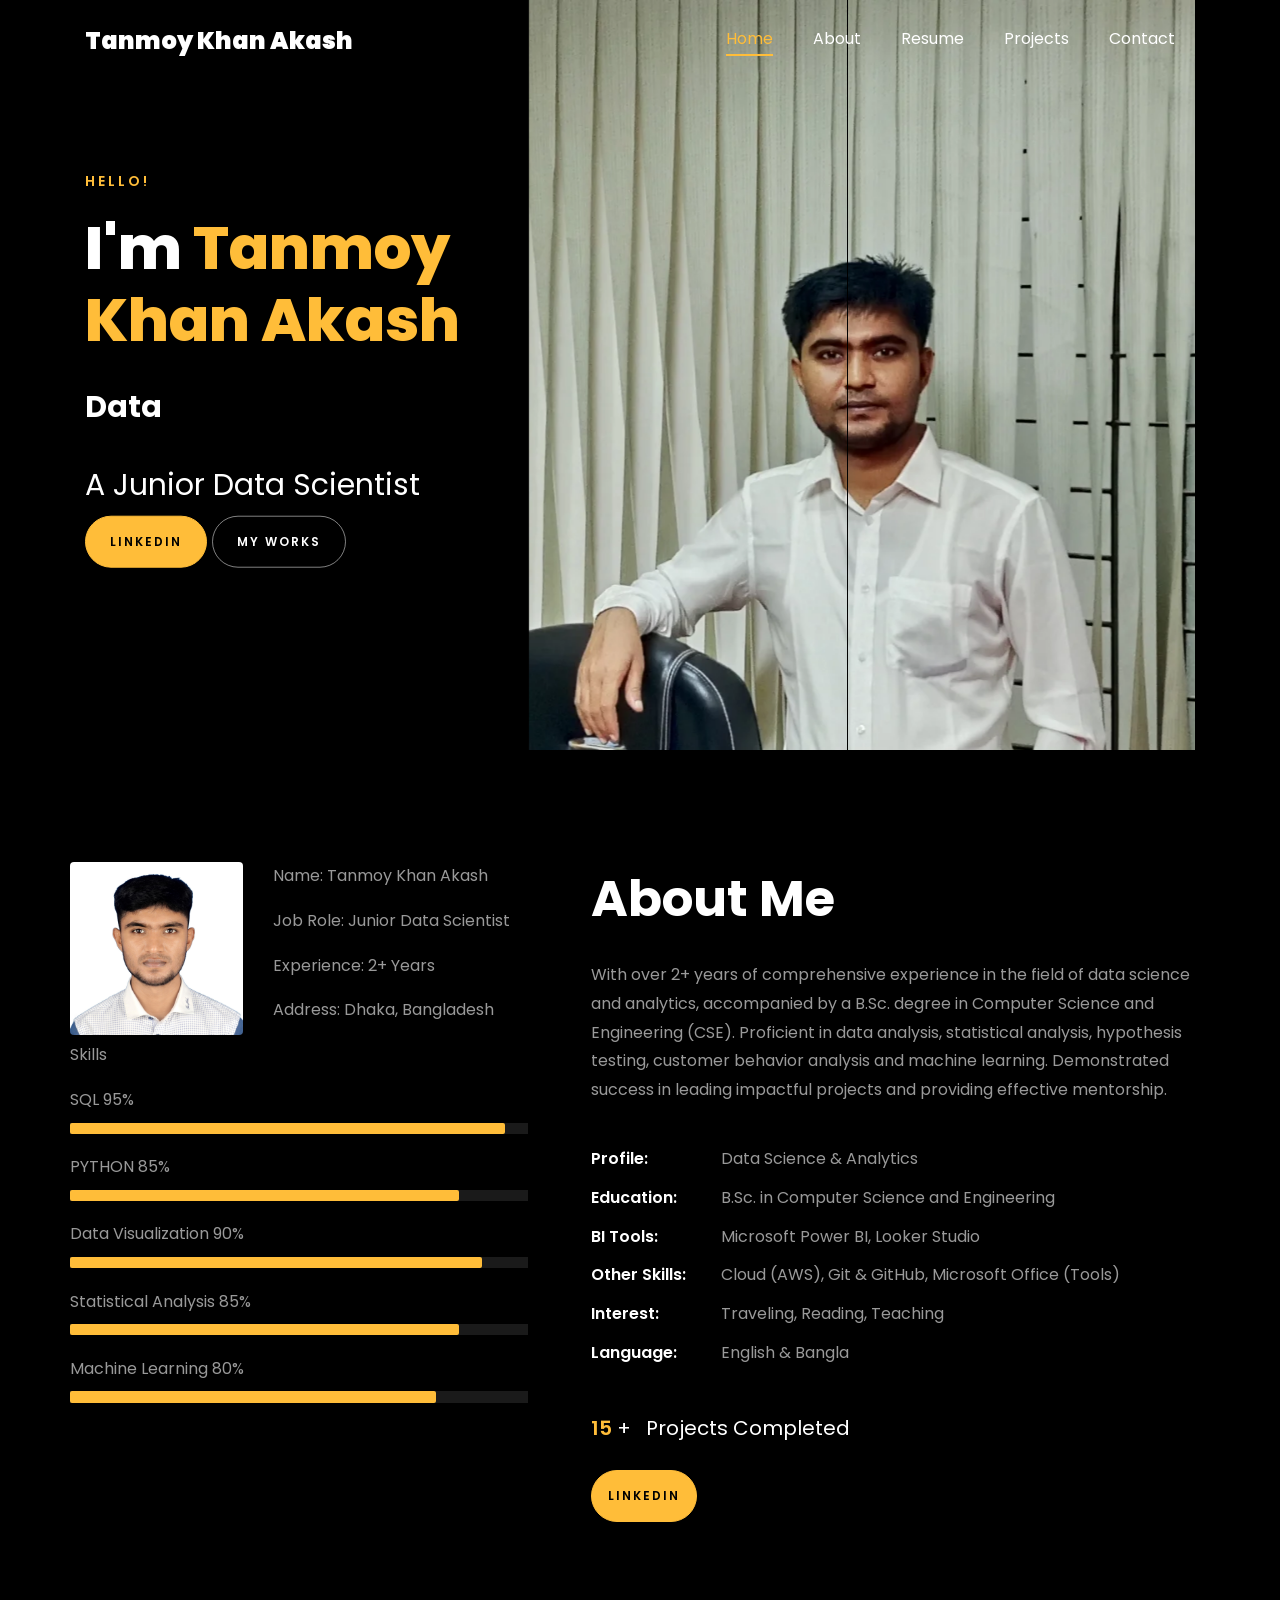
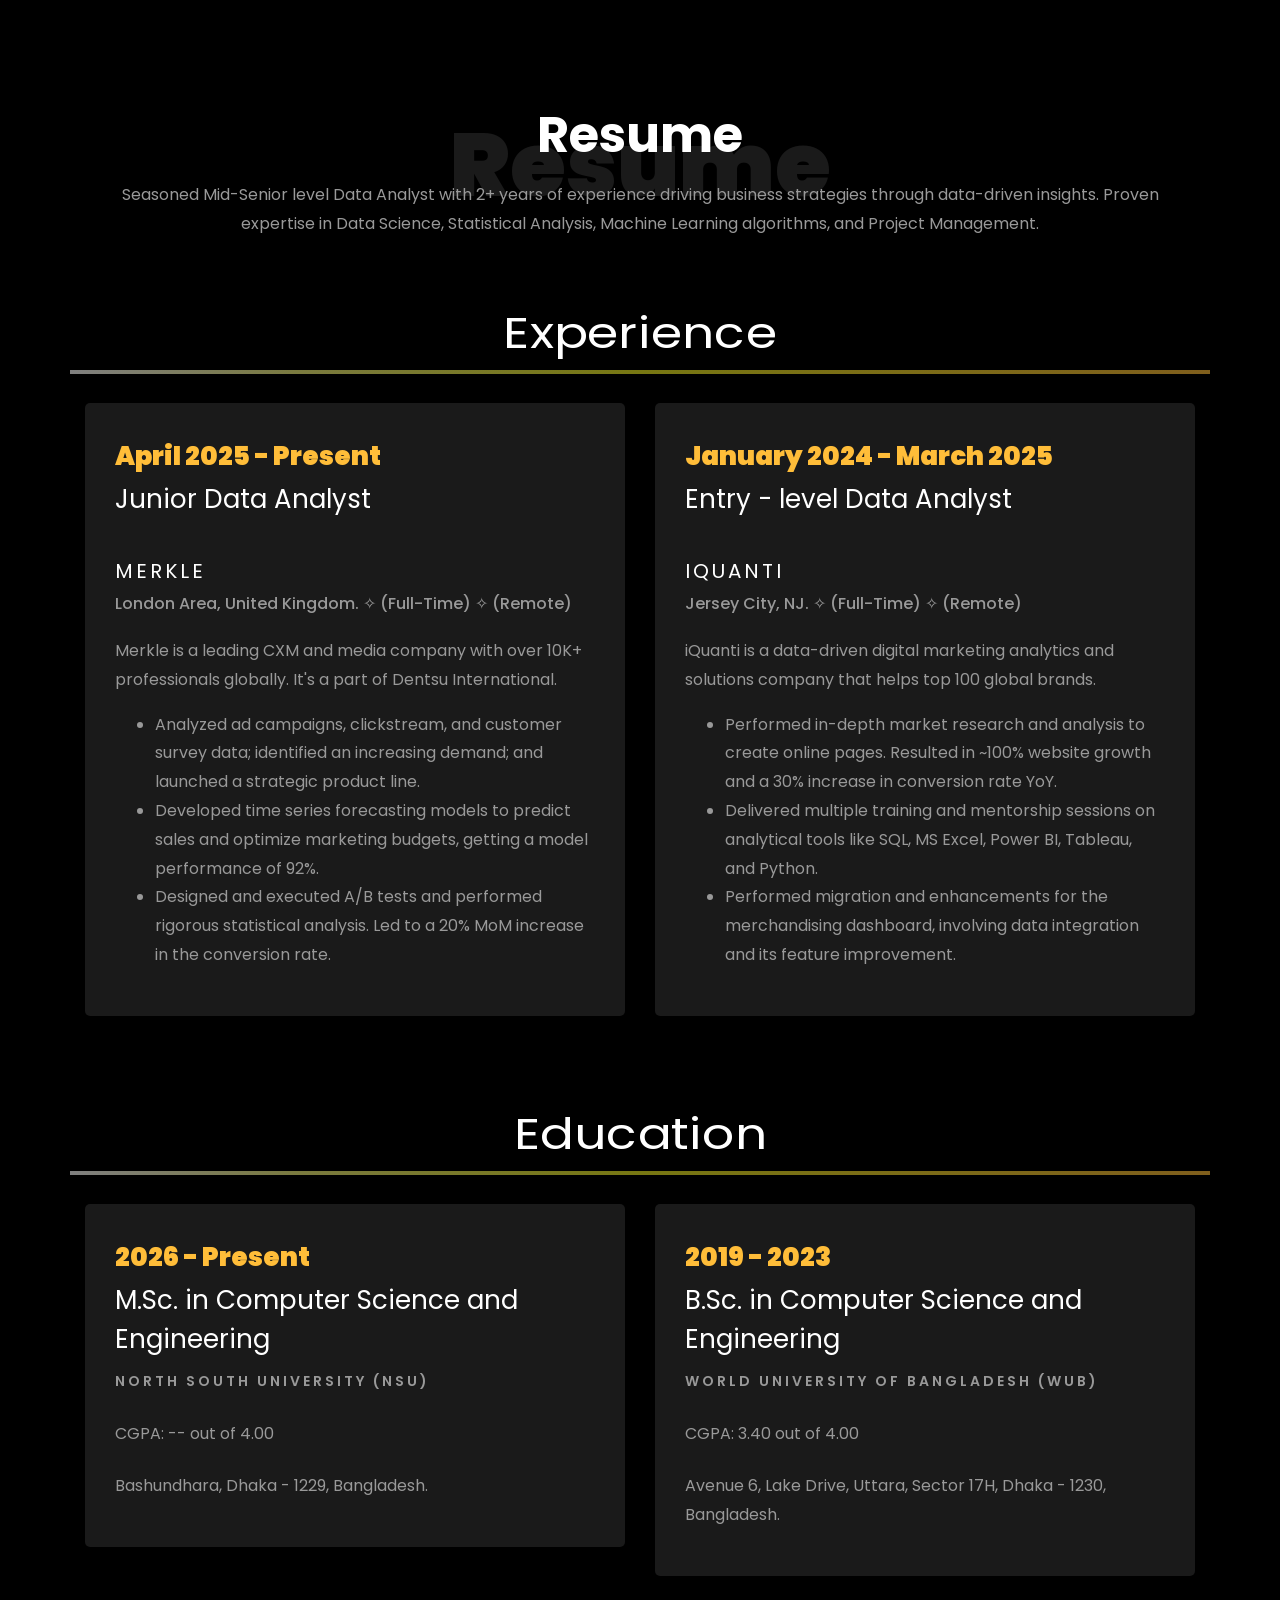
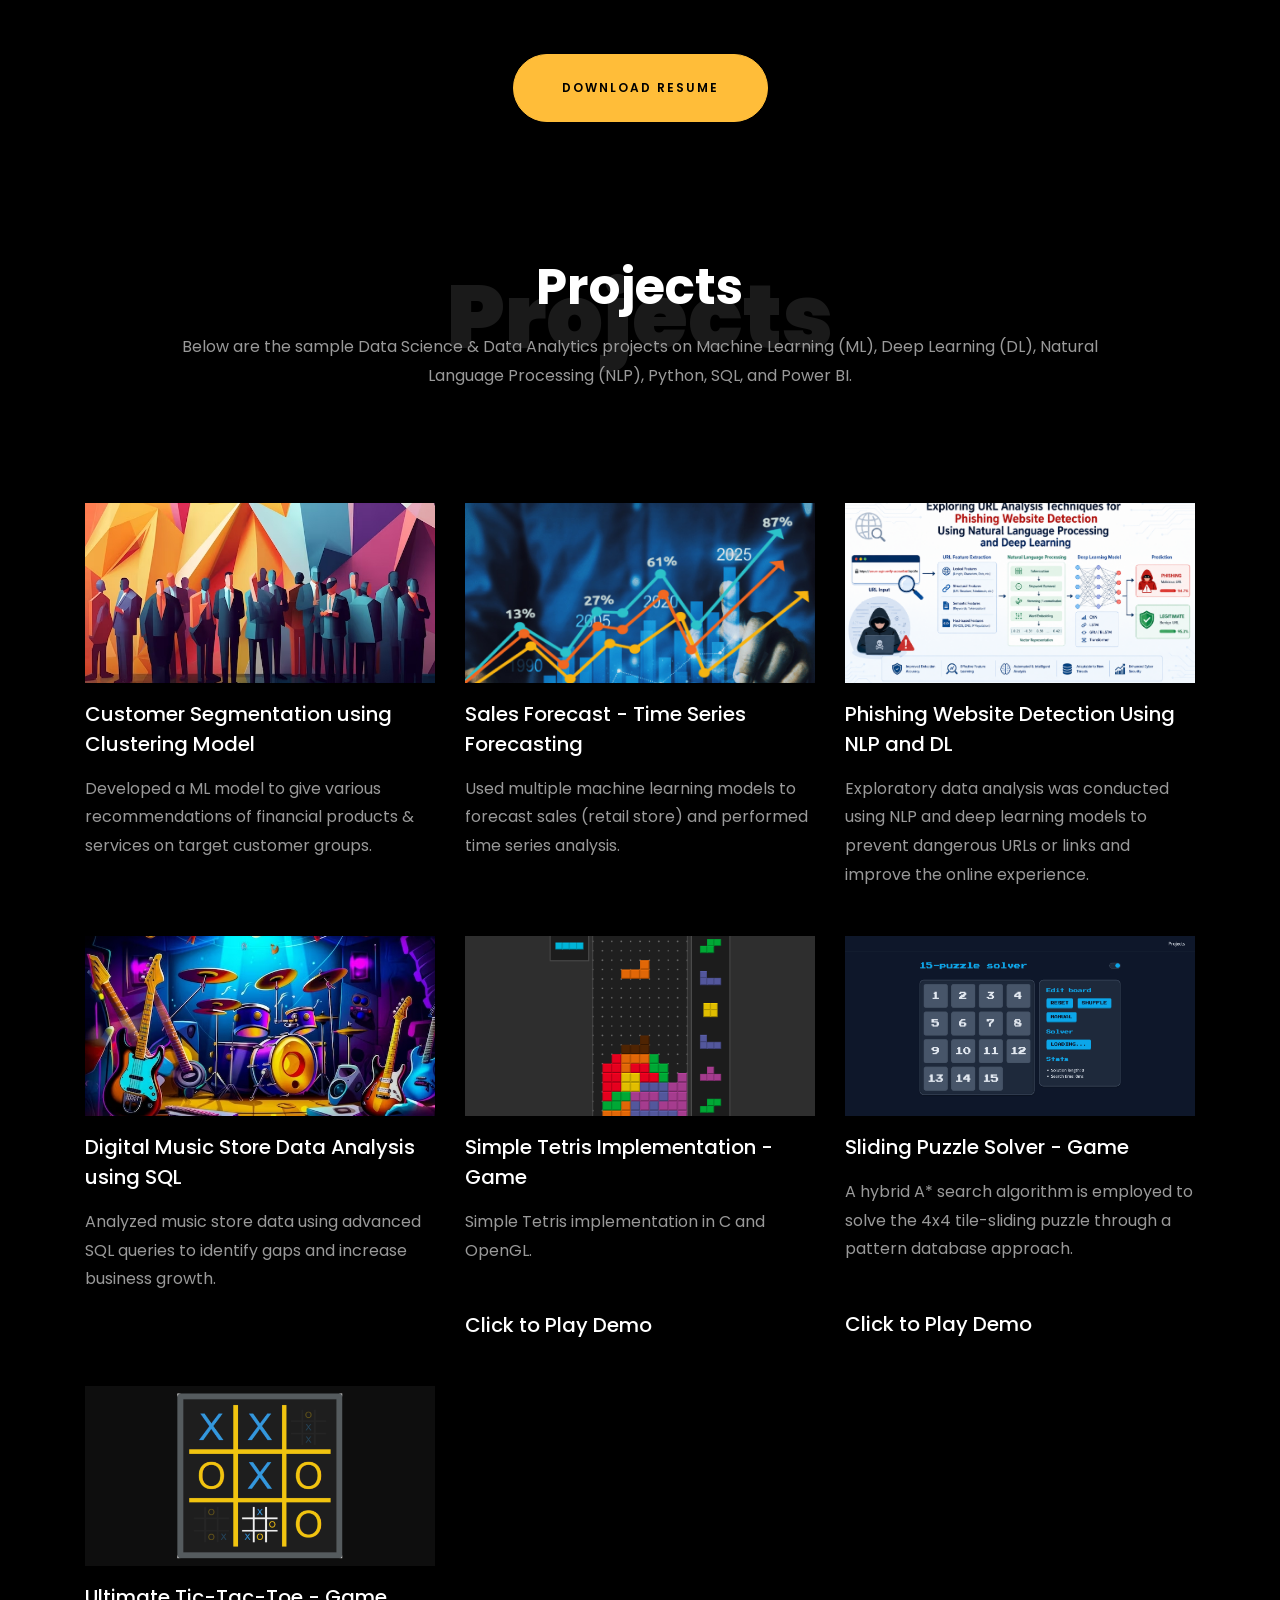
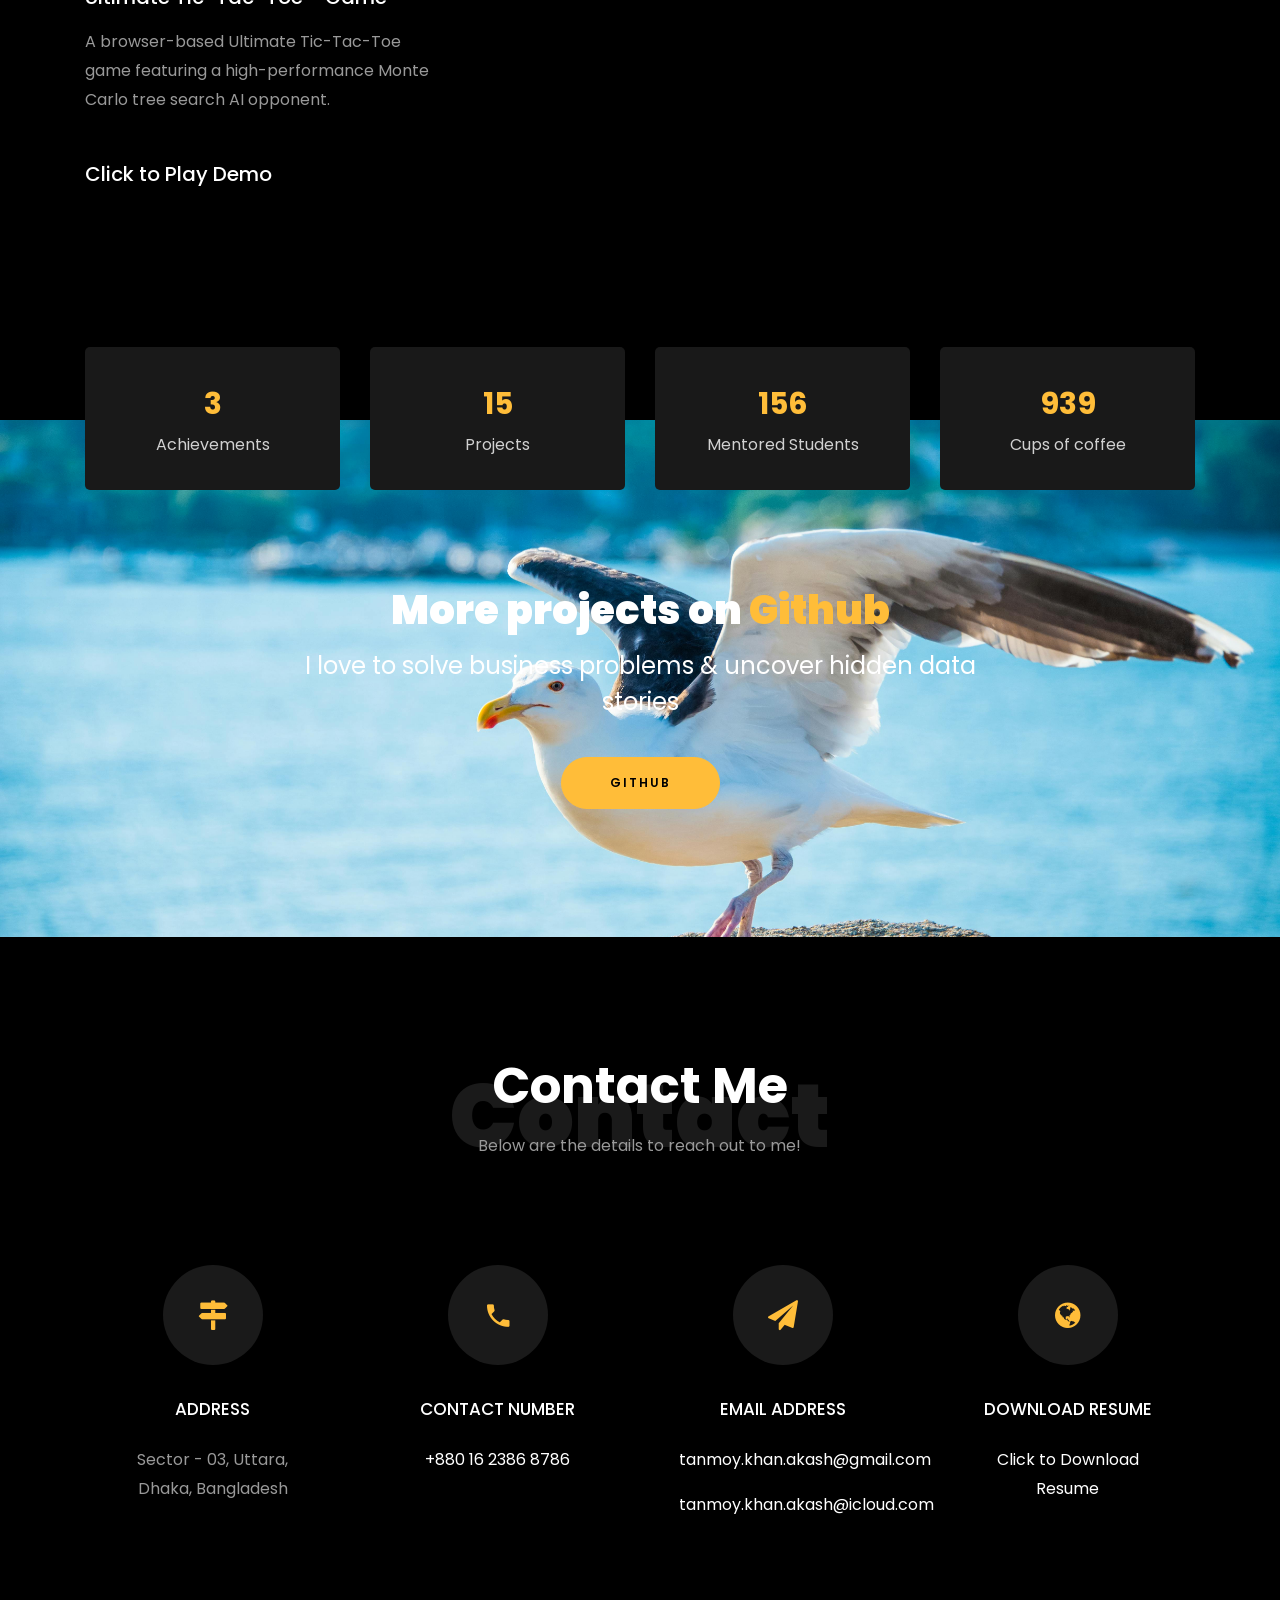
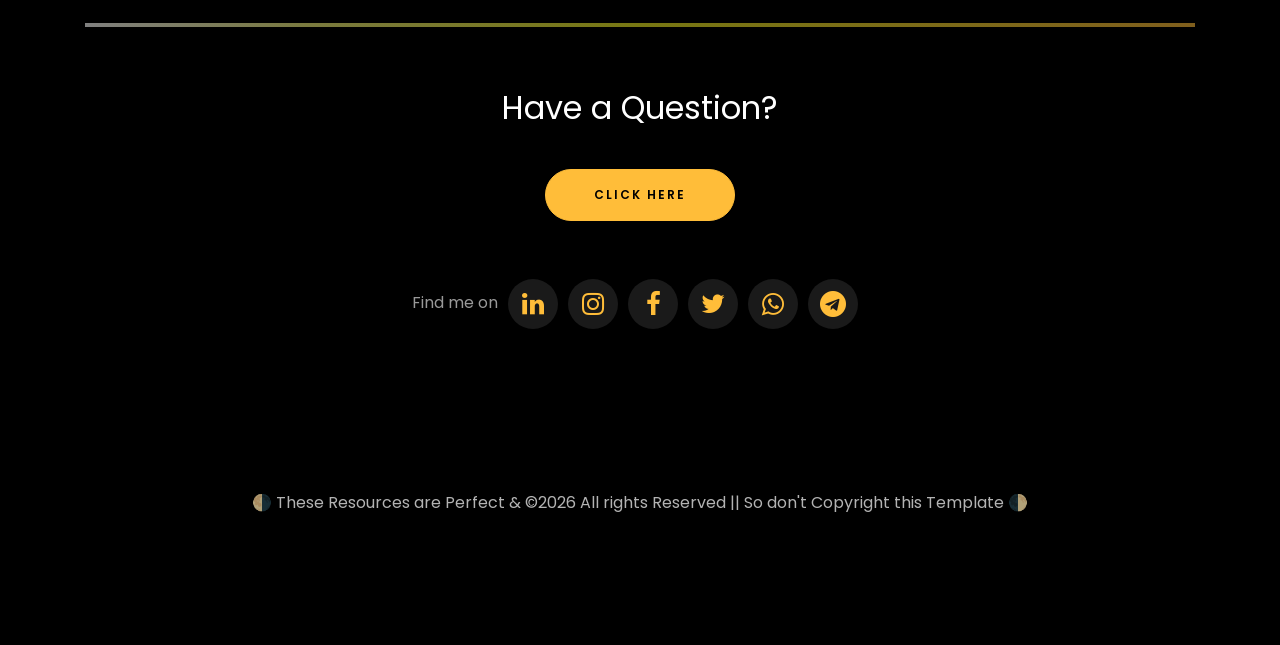
==== commit 3f51383a: "Initial commit" ====
--- a/index.html
+++ b/index.html
@@ -270,7 +270,7 @@
 								<ul class="about-info mt-4 px-md-0 px-2">
 									<li class="d-flex"><span>Profile:</span> <span>Data Science &amp; Analytics</span></li>
 									<li class="d-flex"><span>Education:</span> <span>B.Sc. in Computer Science and Engineering</span></li>
-									<li class="d-flex"><span>BI Tools:</span> <span>Microsoft Power BI, Looker</span></li>
+									<li class="d-flex"><span>BI Tools:</span> <span>Microsoft Power BI, Looker Studio</span></li>
 									<li class="d-flex"><span>Other Skills:</span> <span>Cloud (AWS), Git & GitHub, Microsoft Office (Tools)</span></li>
 									<li class="d-flex"><span>Interest:</span> <span>Traveling, Reading, Teaching</span></li>
 									<li class="d-flex"><span>Language:</span> <span>English & Bangla</span></li>
